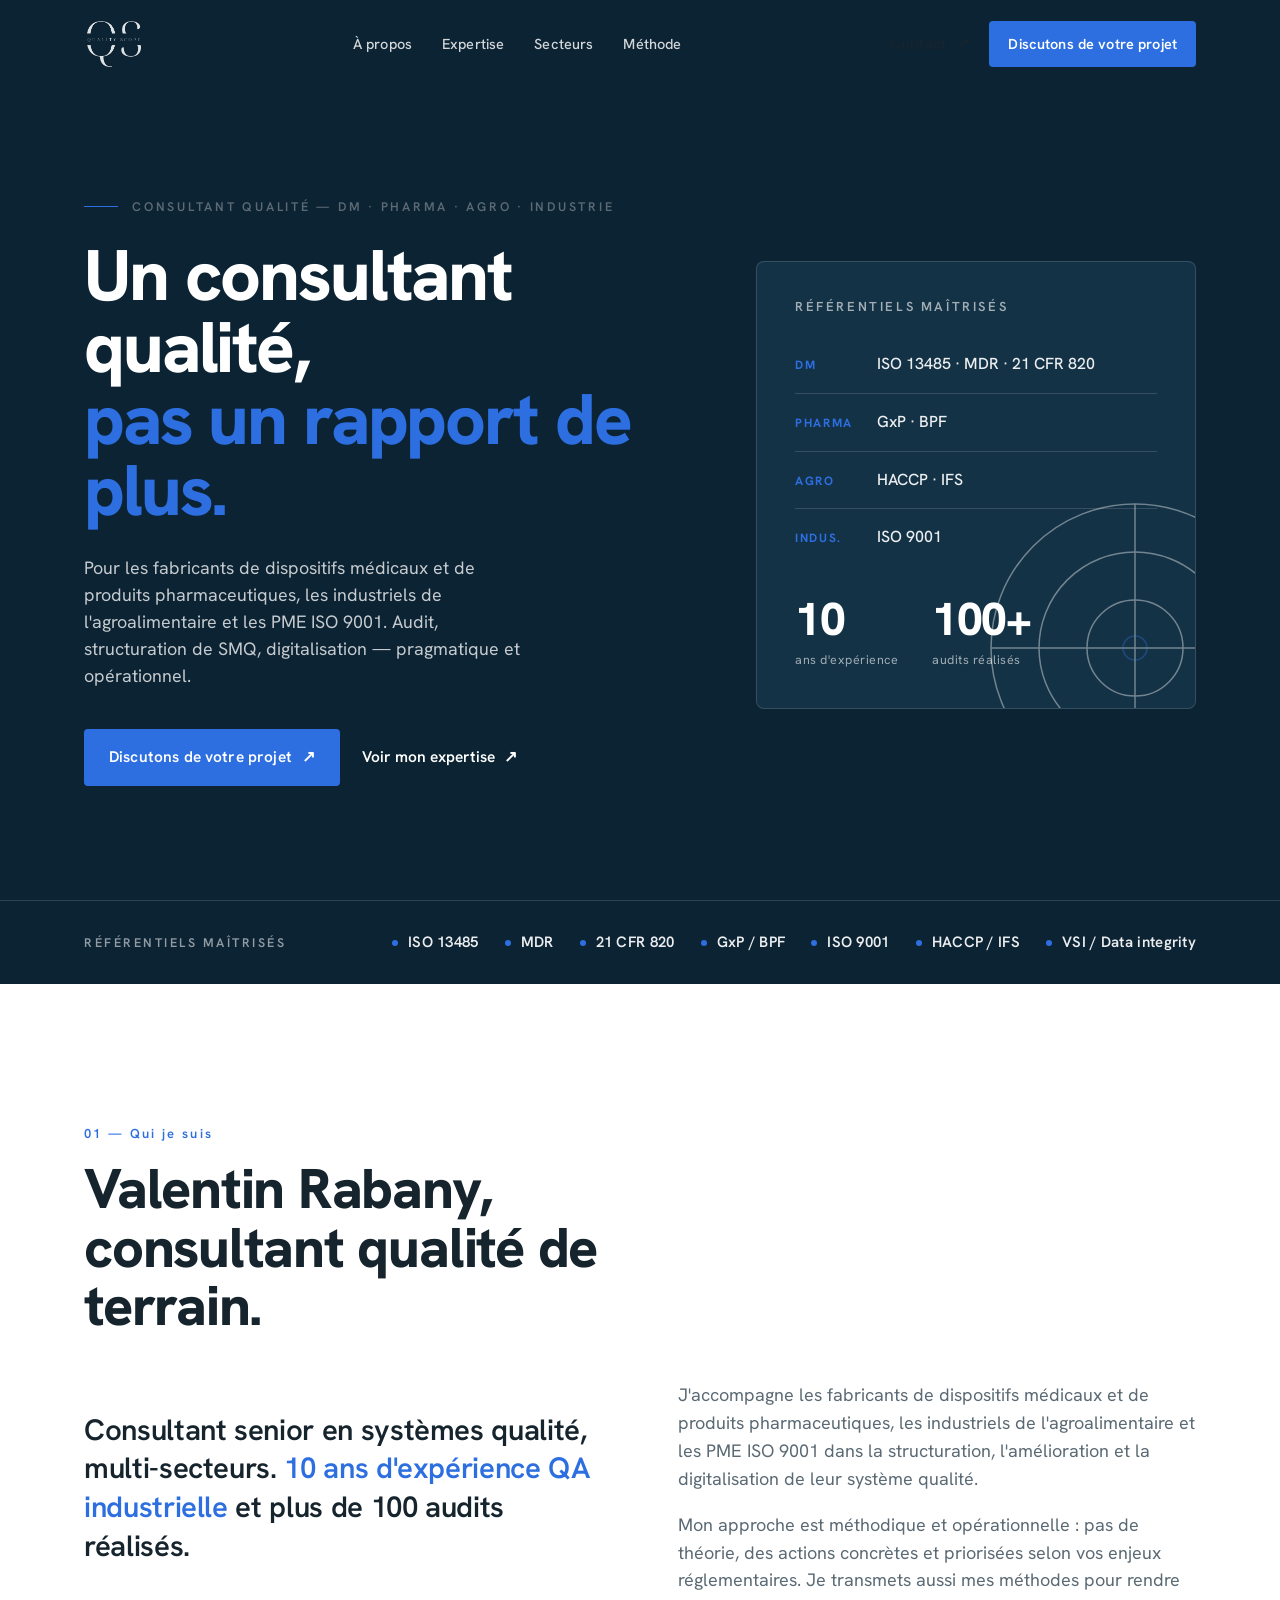
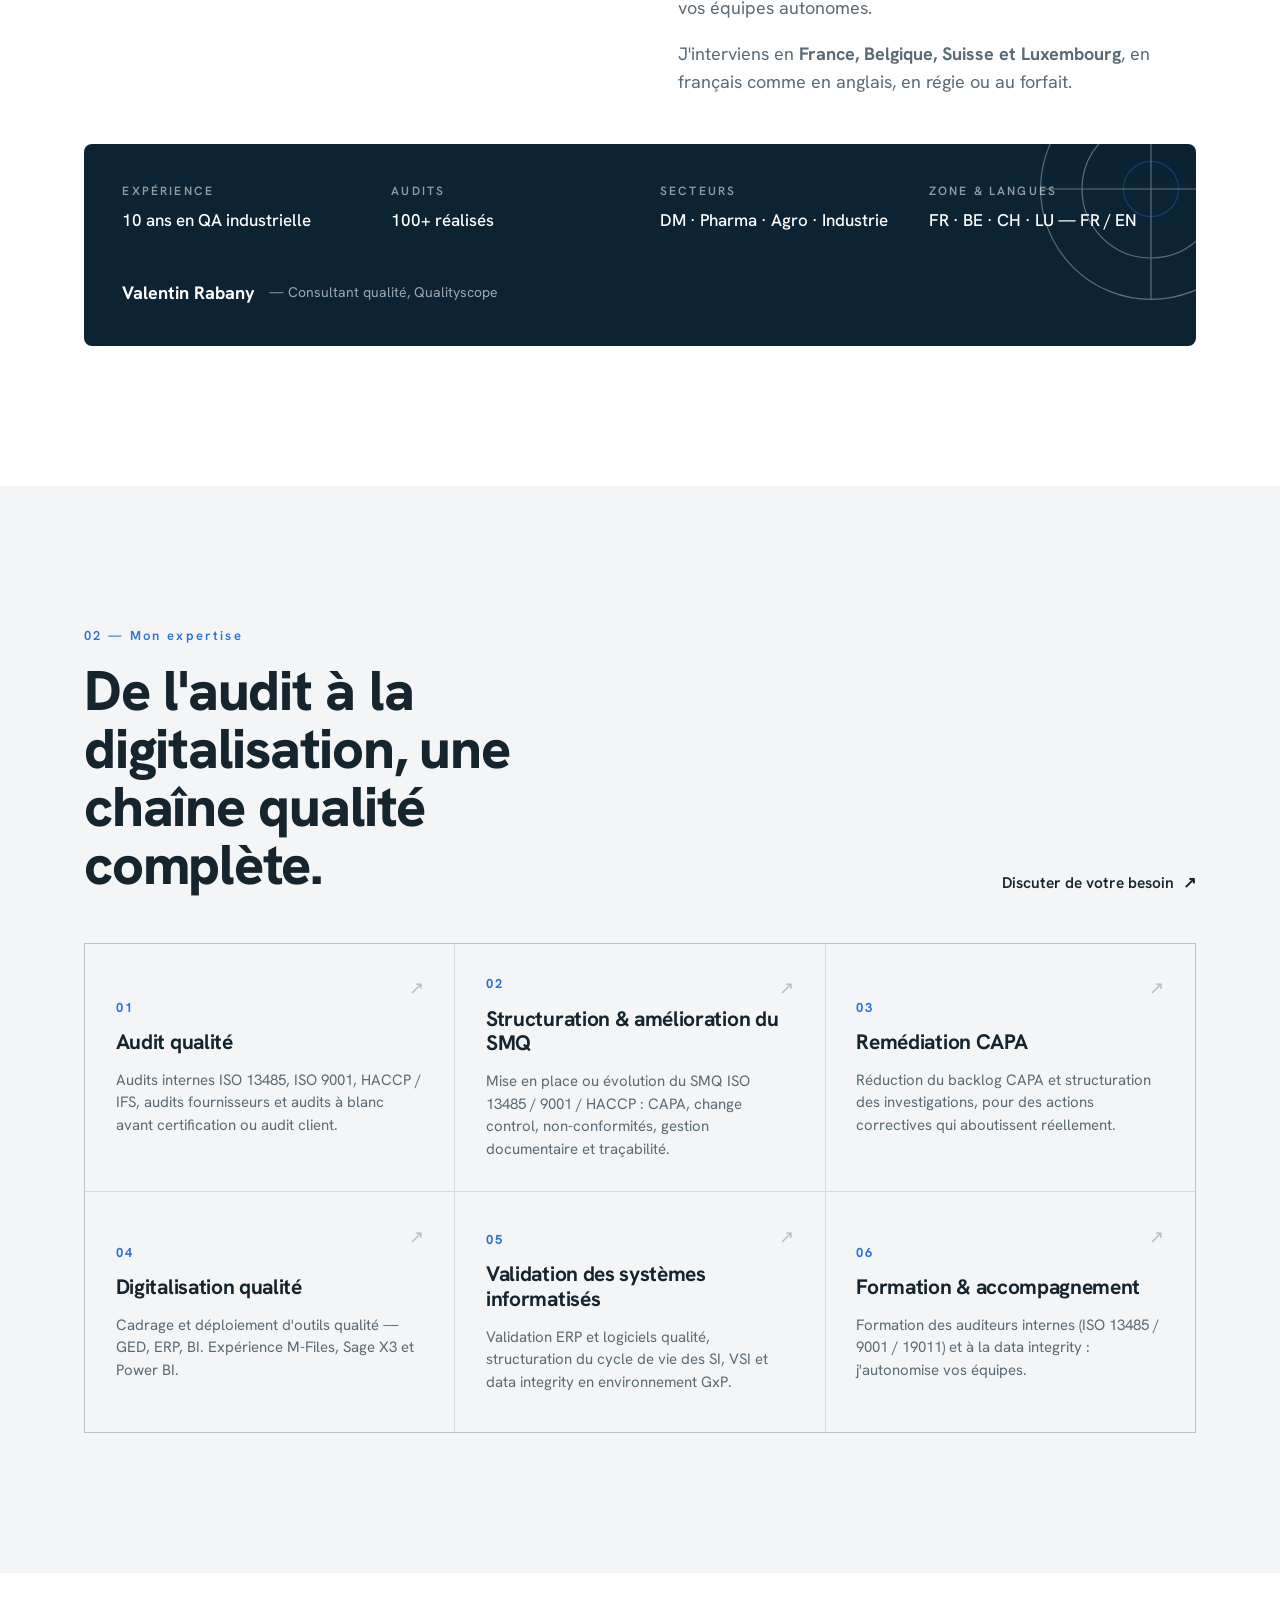
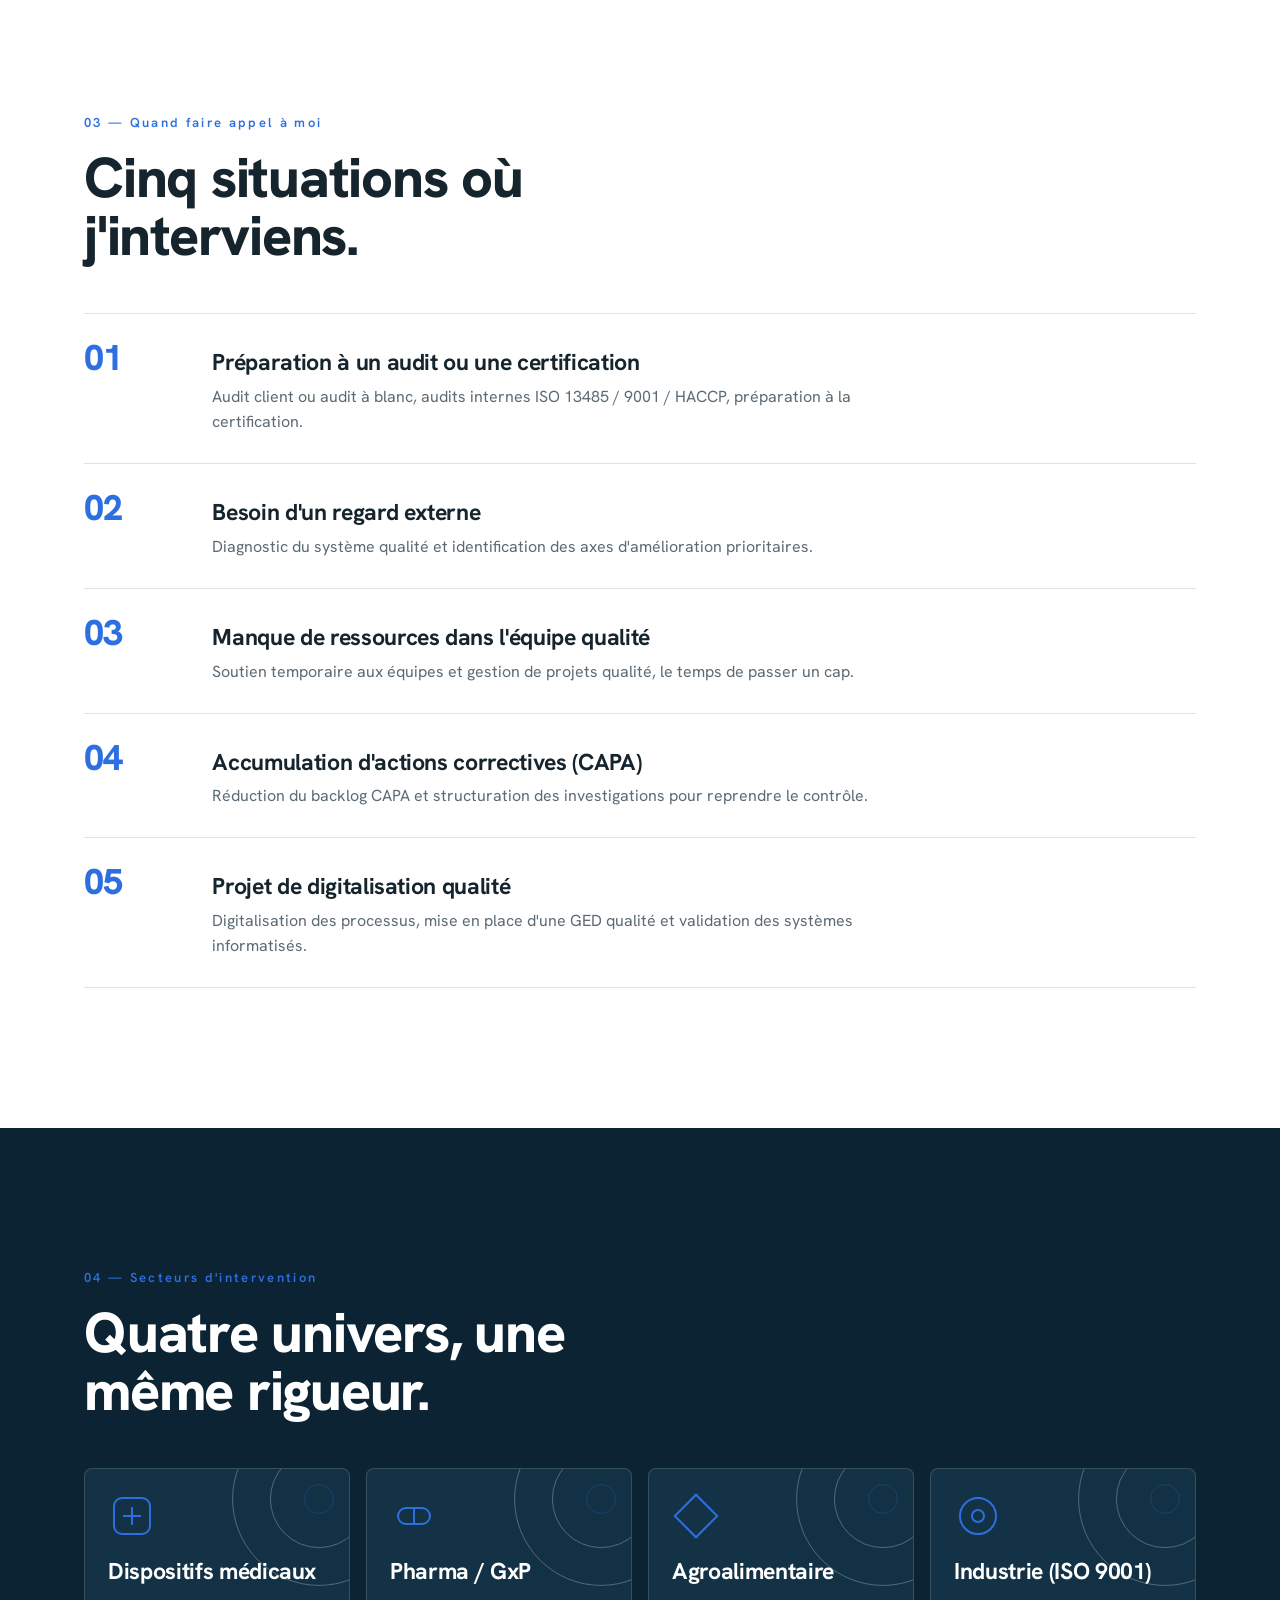
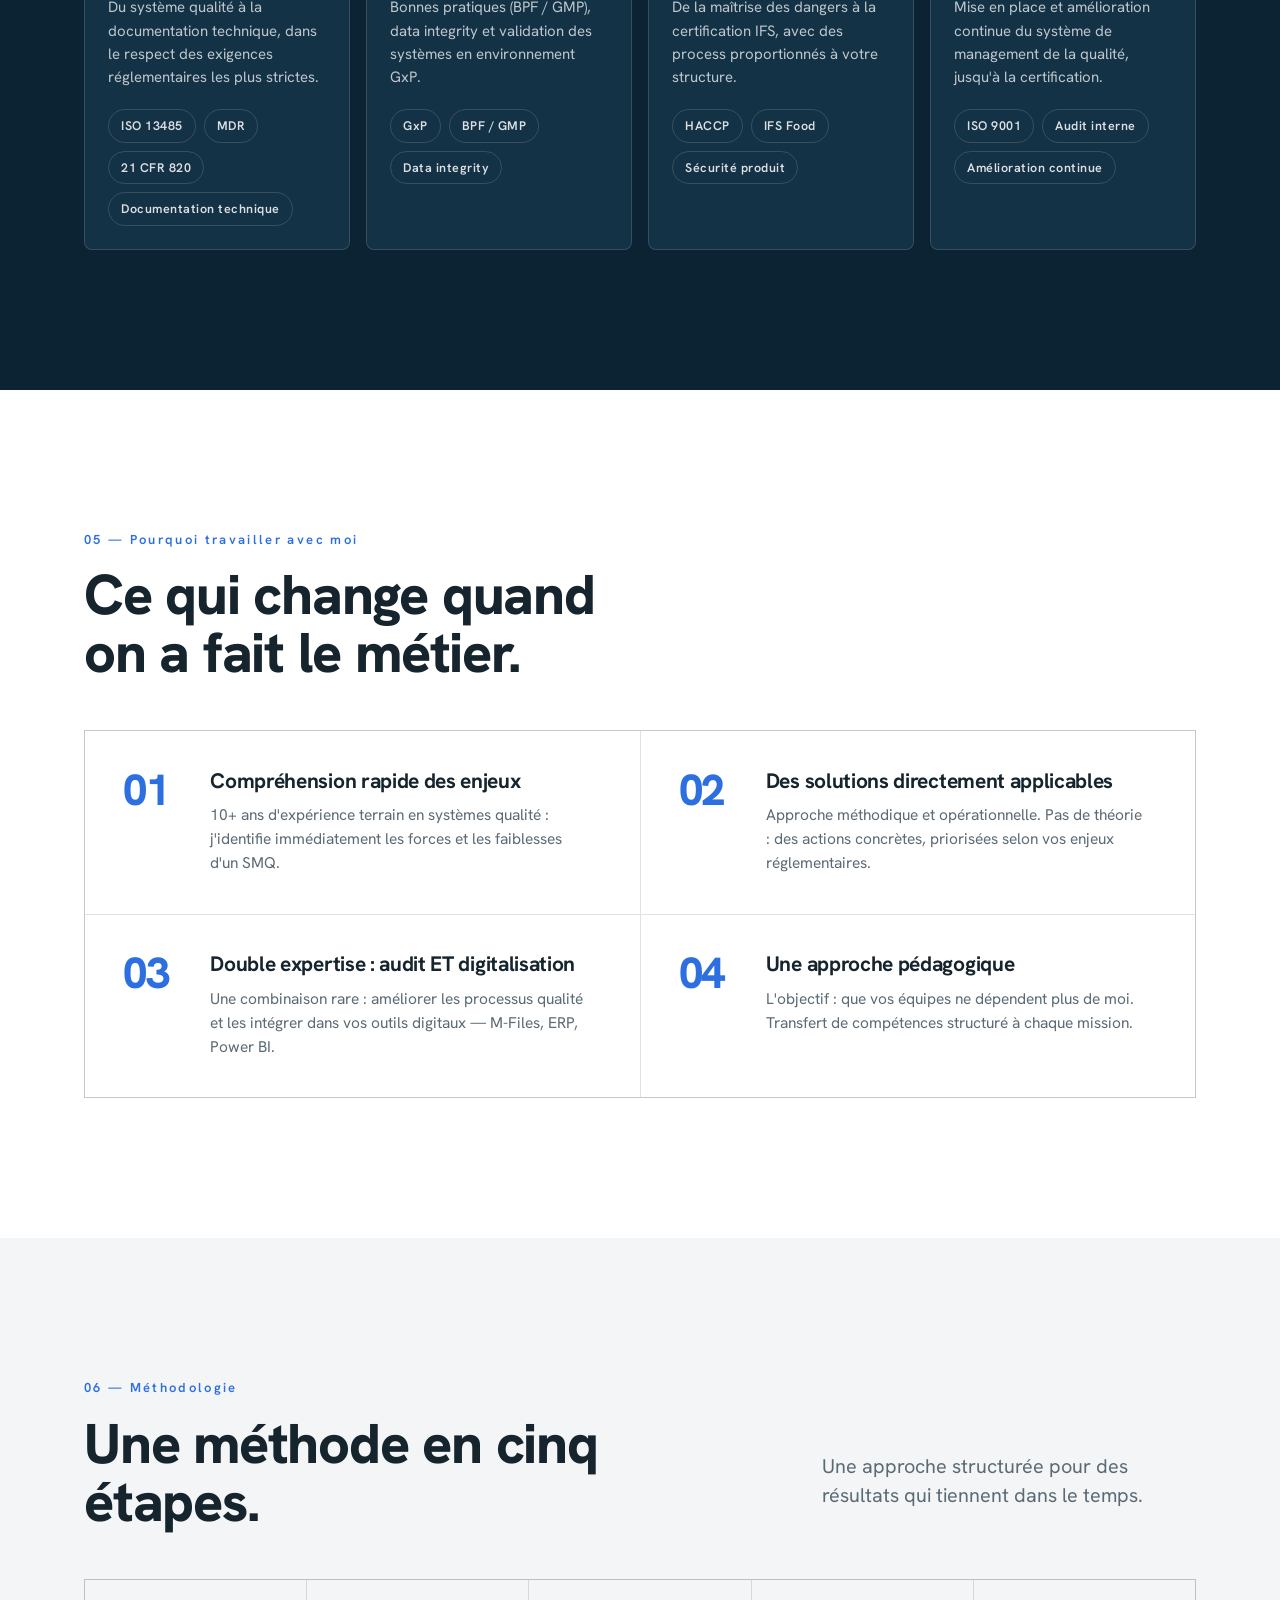
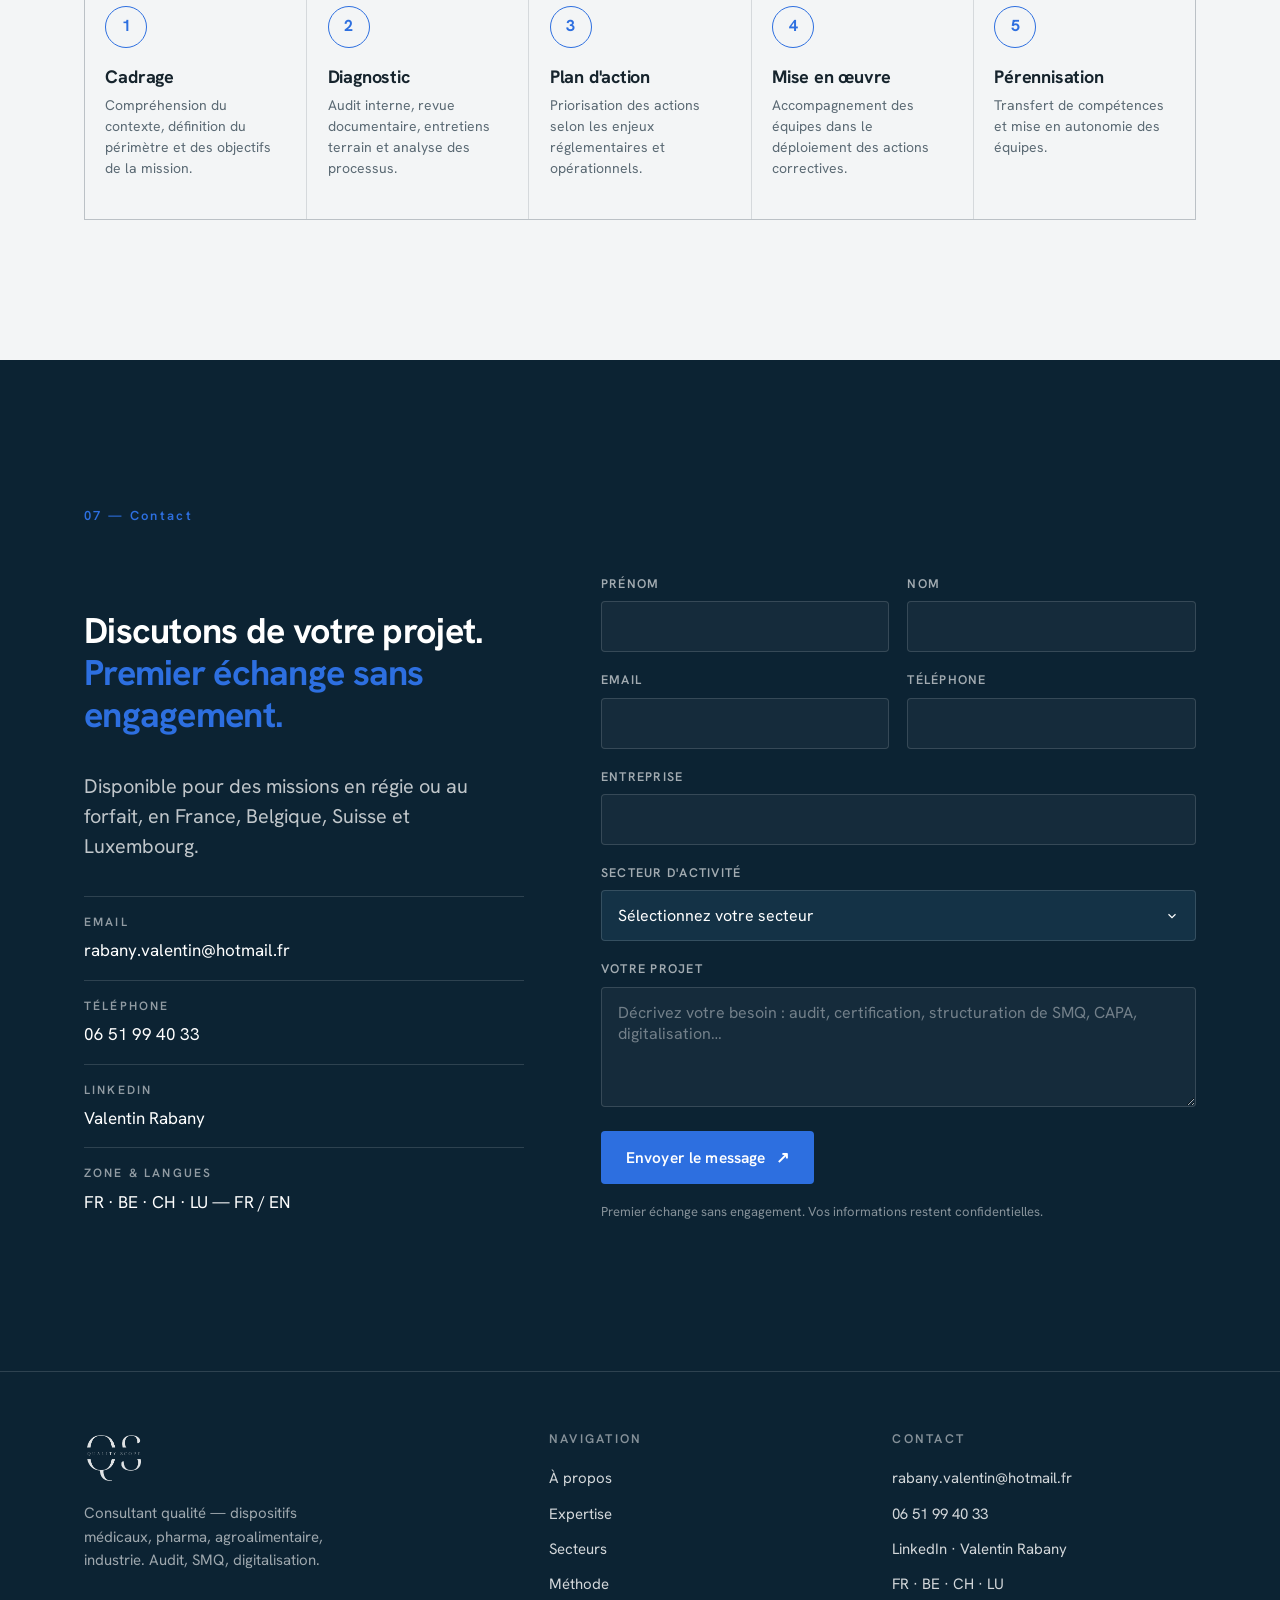
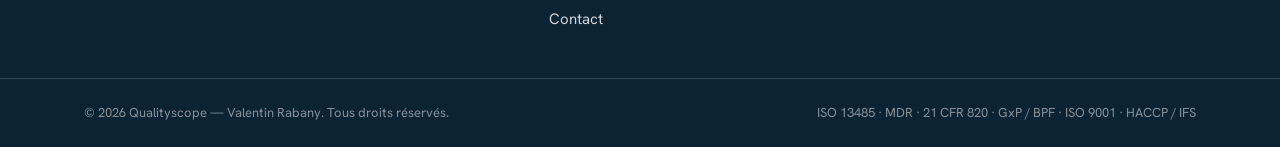
==== index.html @ 248632d0 "Renomme Qualityscope.html en index.html pour Netlify" ====
<!DOCTYPE html>
<html lang="fr">
<head>
<meta charset="UTF-8">
<meta name="viewport" content="width=device-width, initial-scale=1.0">
<title>Qualityscope — Valentin Rabany · Consultant qualité DM · Agro · Industrie</title>
<link rel="preconnect" href="https://fonts.googleapis.com">
<link rel="preconnect" href="https://fonts.gstatic.com" crossorigin>
<link href="https://fonts.googleapis.com/css2?family=Hanken+Grotesk:wght@400;500;600;700;800&display=swap" rel="stylesheet">
<link rel="stylesheet" href="qs-styles.css">
</head>
<body>

<!-- ============ HEADER ============ -->
<header class="header" id="header">
  <div class="header__row">
    <a href="#top" class="brand" aria-label="Qualityscope — accueil">
      <img class="logo-light" src="assets/qs-logo-light.png" alt="Qualityscope">
      <img class="logo-dark" src="assets/qs-logo-dark.png" alt="Qualityscope">
    </a>
    <nav class="nav">
      <a href="#apropos">À propos</a>
      <a href="#prestations">Expertise</a>
      <a href="#secteurs">Secteurs</a>
      <a href="#methode">Méthode</a>
    </nav>
    <div class="header__cta">
      <a href="#contact" class="arrow-link">Contact <span class="ar">↗</span></a>
      <a href="#contact" class="btn btn--primary">Discutons de votre projet</a>
      <button class="iconbtn menu-btn" id="menuBtn" aria-label="Ouvrir le menu">
        <svg width="26" height="26" viewBox="0 0 24 24" fill="none" stroke="currentColor" stroke-width="2"><line x1="3" y1="7" x2="21" y2="7"/><line x1="3" y1="14" x2="21" y2="14"/></svg>
      </button>
    </div>
  </div>
</header>

<!-- mobile nav -->
<div class="mnav" id="mnav">
  <div class="mnav__top">
    <img src="assets/qs-logo-light.png" alt="Qualityscope">
    <button class="iconbtn" id="mnavClose" aria-label="Fermer le menu">
      <svg width="28" height="28" viewBox="0 0 24 24" fill="none" stroke="currentColor" stroke-width="2"><line x1="5" y1="5" x2="19" y2="19"/><line x1="19" y1="5" x2="5" y2="19"/></svg>
    </button>
  </div>
  <a href="#apropos">À propos</a>
  <a href="#prestations">Expertise</a>
  <a href="#contextes">Quand m'appeler</a>
  <a href="#secteurs">Secteurs</a>
  <a href="#methode">Méthode</a>
  <a href="#contact" class="btn btn--primary">Discutons de votre projet <span class="ar">↗</span></a>
</div>

<span id="top"></span>

<!-- ============ HERO ============ -->
<section class="hero">
  <div class="hero--b">
    <div class="heroB">
      <div class="heroB__left">
        <p class="eyebrow">Consultant qualité — DM · Pharma · Agro · Industrie</p>
        <h1>Un consultant qualité,<br><span class="hl">pas un rapport de plus.</span></h1>
        <p class="heroB__lead">Pour les fabricants de dispositifs médicaux et de produits pharmaceutiques, les industriels de l'agroalimentaire et les PME ISO 9001. Audit, structuration de SMQ, digitalisation — pragmatique et opérationnel.</p>
        <div class="heroB__cta">
          <a href="#contact" class="btn btn--primary">Discutons de votre projet <span class="ar">↗</span></a>
          <a href="#prestations" class="arrow-link">Voir mon expertise <span class="ar">↗</span></a>
        </div>
      </div>
      <aside class="heroB__panel">
        <svg class="hero__scope scope--b" viewBox="0 0 200 200" fill="none" stroke="currentColor" stroke-width="1" aria-hidden="true">
          <circle cx="100" cy="100" r="96"/><circle cx="100" cy="100" r="64"/>
          <circle cx="100" cy="100" r="32"/><circle cx="100" cy="100" r="8" style="stroke:var(--accent)"/>
          <line x1="100" y1="4" x2="100" y2="196"/><line x1="4" y1="100" x2="196" y2="100"/>
        </svg>
        <h3>Référentiels maîtrisés</h3>
        <ul class="cred-list">
          <li><span class="k">DM</span><span class="v">ISO 13485 · MDR · 21 CFR 820</span></li>
          <li><span class="k">PHARMA</span><span class="v">GxP · BPF</span></li>
          <li><span class="k">AGRO</span><span class="v">HACCP · IFS</span></li>
          <li><span class="k">INDUS.</span><span class="v">ISO 9001</span></li>
        </ul>
        <div class="heroB__bignum">
          <div><div class="n">10</div><div class="l">ans d'expérience</div></div>
          <div><div class="n">100+</div><div class="l">audits réalisés</div></div>
        </div>
      </aside>
    </div>
  </div>
</section>

<!-- ============ STRIP RÉFÉRENCES ============ -->
<div class="strip">
  <div class="strip__row">
    <span class="strip__label">Référentiels maîtrisés</span>
    <div class="strip__refs">
      <span>ISO 13485</span><span>MDR</span><span>21 CFR 820</span><span>GxP / BPF</span><span>ISO 9001</span><span>HACCP / IFS</span><span>VSI / Data integrity</span>
    </div>
  </div>
</div>

<!-- ============ À PROPOS ============ -->
<section class="section" id="apropos">
  <div class="wrap">
    <div class="sec-head reveal">
      <div>
        <span class="snum">01 — Qui je suis</span>
        <h2 class="title" style="margin-top:16px">Valentin Rabany, consultant qualité de terrain.</h2>
      </div>
    </div>
    <div class="about__grid">
      <div class="reveal">
        <p class="about__lead">Consultant senior en systèmes qualité, multi-secteurs. <span class="hl">10 ans d'expérience QA industrielle</span> et plus de 100 audits réalisés.</p>
      </div>
      <div class="about__body reveal">
        <p>J'accompagne les fabricants de dispositifs médicaux et de produits pharmaceutiques, les industriels de l'agroalimentaire et les PME ISO 9001 dans la structuration, l'amélioration et la digitalisation de leur système qualité.</p>
        <p>Mon approche est méthodique et opérationnelle : pas de théorie, des actions concrètes et priorisées selon vos enjeux réglementaires. Je transmets aussi mes méthodes pour rendre vos équipes autonomes.</p>
        <p>J'interviens en <strong>France, Belgique, Suisse et Luxembourg</strong>, en français comme en anglais, en régie ou au forfait.</p>
      </div>
    </div>

    <div class="about__grid" style="margin-top:48px">
      <div class="about__panel reveal" style="grid-column:1 / -1">
        <svg class="hero__scope scope--c" viewBox="0 0 200 200" fill="none" stroke="currentColor" stroke-width="1" aria-hidden="true">
          <circle cx="100" cy="100" r="96"/><circle cx="100" cy="100" r="60"/>
          <circle cx="100" cy="100" r="24" style="stroke:var(--accent)"/>
          <line x1="100" y1="4" x2="100" y2="196"/><line x1="4" y1="100" x2="196" y2="100"/>
        </svg>
        <ul class="about__facts" style="display:grid; grid-template-columns:repeat(4,1fr); gap:0 40px;">
          <li style="border-top:none; padding-top:0"><div class="ft">Expérience</div><div class="fv">10 ans en QA industrielle</div></li>
          <li style="border-top:none; padding-top:0"><div class="ft">Audits</div><div class="fv">100+ réalisés</div></li>
          <li style="border-top:none; padding-top:0"><div class="ft">Secteurs</div><div class="fv">DM · Pharma · Agro · Industrie</div></li>
          <li style="border-top:none; padding-top:0"><div class="ft">Zone &amp; langues</div><div class="fv">FR · BE · CH · LU — FR / EN</div></li>
        </ul>
        <div class="about__sign">
          <span class="nm">Valentin Rabany</span>
          <span class="rl">— Consultant qualité, Qualityscope</span>
        </div>
      </div>
    </div>
  </div>
</section>

<!-- ============ EXPERTISE / PRESTATIONS ============ -->
<section class="section section--alt" id="prestations">
  <div class="wrap">
    <div class="sec-head reveal">
      <div>
        <span class="snum">02 — Mon expertise</span>
        <h2 class="title" style="margin-top:16px">De l'audit à la digitalisation, une chaîne qualité complète.</h2>
      </div>
      <a href="#contact" class="arrow-link">Discuter de votre besoin <span class="ar">↗</span></a>
    </div>
    <div class="cards reveal">
      <a class="card" href="#contact">
        <span class="card__ar">↗</span>
        <span class="card__n">01</span>
        <h3>Audit qualité</h3>
        <p>Audits internes ISO 13485, ISO 9001, HACCP / IFS, audits fournisseurs et audits à blanc avant certification ou audit client.</p>
      </a>
      <a class="card" href="#contact">
        <span class="card__ar">↗</span>
        <span class="card__n">02</span>
        <h3>Structuration &amp; amélioration du SMQ</h3>
        <p>Mise en place ou évolution du SMQ ISO 13485 / 9001 / HACCP : CAPA, change control, non-conformités, gestion documentaire et traçabilité.</p>
      </a>
      <a class="card" href="#contact">
        <span class="card__ar">↗</span>
        <span class="card__n">03</span>
        <h3>Remédiation CAPA</h3>
        <p>Réduction du backlog CAPA et structuration des investigations, pour des actions correctives qui aboutissent réellement.</p>
      </a>
      <a class="card" href="#contact">
        <span class="card__ar">↗</span>
        <span class="card__n">04</span>
        <h3>Digitalisation qualité</h3>
        <p>Cadrage et déploiement d'outils qualité — GED, ERP, BI. Expérience M-Files, Sage X3 et Power BI.</p>
      </a>
      <a class="card" href="#contact">
        <span class="card__ar">↗</span>
        <span class="card__n">05</span>
        <h3>Validation des systèmes informatisés</h3>
        <p>Validation ERP et logiciels qualité, structuration du cycle de vie des SI, VSI et data integrity en environnement GxP.</p>
      </a>
      <a class="card" href="#contact">
        <span class="card__ar">↗</span>
        <span class="card__n">06</span>
        <h3>Formation &amp; accompagnement</h3>
        <p>Formation des auditeurs internes (ISO 13485 / 9001 / 19011) et à la data integrity : j'autonomise vos équipes.</p>
      </a>
    </div>
  </div>
</section>

<!-- ============ QUAND FAIRE APPEL ============ -->
<section class="section" id="contextes">
  <div class="wrap">
    <div class="sec-head reveal">
      <div>
        <span class="snum">03 — Quand faire appel à moi</span>
        <h2 class="title" style="margin-top:16px">Cinq situations où j'interviens.</h2>
      </div>
    </div>
    <div class="contexts reveal">
      <div class="ctx">
        <div class="ctx__n">01</div>
        <div class="ctx__b">
          <h3>Préparation à un audit ou une certification</h3>
          <p>Audit client ou audit à blanc, audits internes ISO 13485 / 9001 / HACCP, préparation à la certification.</p>
        </div>
      </div>
      <div class="ctx">
        <div class="ctx__n">02</div>
        <div class="ctx__b">
          <h3>Besoin d'un regard externe</h3>
          <p>Diagnostic du système qualité et identification des axes d'amélioration prioritaires.</p>
        </div>
      </div>
      <div class="ctx">
        <div class="ctx__n">03</div>
        <div class="ctx__b">
          <h3>Manque de ressources dans l'équipe qualité</h3>
          <p>Soutien temporaire aux équipes et gestion de projets qualité, le temps de passer un cap.</p>
        </div>
      </div>
      <div class="ctx">
        <div class="ctx__n">04</div>
        <div class="ctx__b">
          <h3>Accumulation d'actions correctives (CAPA)</h3>
          <p>Réduction du backlog CAPA et structuration des investigations pour reprendre le contrôle.</p>
        </div>
      </div>
      <div class="ctx">
        <div class="ctx__n">05</div>
        <div class="ctx__b">
          <h3>Projet de digitalisation qualité</h3>
          <p>Digitalisation des processus, mise en place d'une GED qualité et validation des systèmes informatisés.</p>
        </div>
      </div>
    </div>
  </div>
</section>

<!-- ============ SECTEURS ============ -->
<section class="section section--ink" id="secteurs">
  <div class="wrap">
    <div class="sec-head reveal">
      <div>
        <span class="snum">04 — Secteurs d'intervention</span>
        <h2 class="title" style="margin-top:16px; color:#fff">Quatre univers, une même rigueur.</h2>
      </div>
    </div>
    <div class="sectors reveal">
      <article class="sector">
        <svg class="hero__scope scope--s" viewBox="0 0 200 200" fill="none" stroke="currentColor" stroke-width="1" aria-hidden="true"><circle cx="100" cy="100" r="96"/><circle cx="100" cy="100" r="54"/><circle cx="100" cy="100" r="16" style="stroke:var(--accent)"/></svg>
        <svg class="sector__ic" viewBox="0 0 48 48" fill="none" stroke="var(--accent)" stroke-width="2"><rect x="6" y="6" width="36" height="36" rx="8"/><line x1="24" y1="15" x2="24" y2="33"/><line x1="15" y1="24" x2="33" y2="24"/></svg>
        <h3>Dispositifs médicaux</h3>
        <p>Du système qualité à la documentation technique, dans le respect des exigences réglementaires les plus strictes.</p>
        <div class="sector__tags"><span>ISO 13485</span><span>MDR</span><span>21 CFR 820</span><span>Documentation technique</span></div>
      </article>
      <article class="sector">
        <svg class="hero__scope scope--s" viewBox="0 0 200 200" fill="none" stroke="currentColor" stroke-width="1" aria-hidden="true"><circle cx="100" cy="100" r="96"/><circle cx="100" cy="100" r="54"/><circle cx="100" cy="100" r="16" style="stroke:var(--accent)"/></svg>
        <svg class="sector__ic" viewBox="0 0 48 48" fill="none" stroke="var(--accent)" stroke-width="2"><rect x="8" y="16" width="32" height="16" rx="8"/><line x1="24" y1="16" x2="24" y2="32"/></svg>
        <h3>Pharma / GxP</h3>
        <p>Bonnes pratiques (BPF / GMP), data integrity et validation des systèmes en environnement GxP.</p>
        <div class="sector__tags"><span>GxP</span><span>BPF / GMP</span><span>Data integrity</span></div>
      </article>
      <article class="sector">
        <svg class="hero__scope scope--s" viewBox="0 0 200 200" fill="none" stroke="currentColor" stroke-width="1" aria-hidden="true"><circle cx="100" cy="100" r="96"/><circle cx="100" cy="100" r="54"/><circle cx="100" cy="100" r="16" style="stroke:var(--accent)"/></svg>
        <svg class="sector__ic" viewBox="0 0 48 48" fill="none" stroke="var(--accent)" stroke-width="2"><rect x="9" y="9" width="30" height="30" transform="rotate(45 24 24)"/></svg>
        <h3>Agroalimentaire</h3>
        <p>De la maîtrise des dangers à la certification IFS, avec des process proportionnés à votre structure.</p>
        <div class="sector__tags"><span>HACCP</span><span>IFS Food</span><span>Sécurité produit</span></div>
      </article>
      <article class="sector">
        <svg class="hero__scope scope--s" viewBox="0 0 200 200" fill="none" stroke="currentColor" stroke-width="1" aria-hidden="true"><circle cx="100" cy="100" r="96"/><circle cx="100" cy="100" r="54"/><circle cx="100" cy="100" r="16" style="stroke:var(--accent)"/></svg>
        <svg class="sector__ic" viewBox="0 0 48 48" fill="none" stroke="var(--accent)" stroke-width="2"><circle cx="24" cy="24" r="18"/><circle cx="24" cy="24" r="6"/></svg>
        <h3>Industrie (ISO 9001)</h3>
        <p>Mise en place et amélioration continue du système de management de la qualité, jusqu'à la certification.</p>
        <div class="sector__tags"><span>ISO 9001</span><span>Audit interne</span><span>Amélioration continue</span></div>
      </article>
    </div>
  </div>
</section>

<!-- ============ POURQUOI ============ -->
<section class="section" id="pourquoi">
  <div class="wrap">
    <div class="sec-head reveal">
      <div>
        <span class="snum">05 — Pourquoi travailler avec moi</span>
        <h2 class="title" style="margin-top:16px">Ce qui change quand on a fait le métier.</h2>
      </div>
    </div>
    <div class="why reveal">
      <div class="why__item">
        <div class="why__n">01</div>
        <div class="why__b">
          <h3>Compréhension rapide des enjeux</h3>
          <p>10+ ans d'expérience terrain en systèmes qualité : j'identifie immédiatement les forces et les faiblesses d'un SMQ.</p>
        </div>
      </div>
      <div class="why__item">
        <div class="why__n">02</div>
        <div class="why__b">
          <h3>Des solutions directement applicables</h3>
          <p>Approche méthodique et opérationnelle. Pas de théorie : des actions concrètes, priorisées selon vos enjeux réglementaires.</p>
        </div>
      </div>
      <div class="why__item">
        <div class="why__n">03</div>
        <div class="why__b">
          <h3>Double expertise : audit ET digitalisation</h3>
          <p>Une combinaison rare : améliorer les processus qualité et les intégrer dans vos outils digitaux — M-Files, ERP, Power BI.</p>
        </div>
      </div>
      <div class="why__item">
        <div class="why__n">04</div>
        <div class="why__b">
          <h3>Une approche pédagogique</h3>
          <p>L'objectif : que vos équipes ne dépendent plus de moi. Transfert de compétences structuré à chaque mission.</p>
        </div>
      </div>
    </div>
  </div>
</section>

<!-- ============ MÉTHODOLOGIE ============ -->
<section class="section section--alt" id="methode">
  <div class="wrap">
    <div class="sec-head reveal">
      <div>
        <span class="snum">06 — Méthodologie</span>
        <h2 class="title" style="margin-top:16px">Une méthode en cinq étapes.</h2>
      </div>
      <p class="lead" style="max-width:34ch">Une approche structurée pour des résultats qui tiennent dans le temps.</p>
    </div>
    <div class="method reveal">
      <div class="step">
        <div class="step__n">1</div>
        <h3>Cadrage</h3>
        <p>Compréhension du contexte, définition du périmètre et des objectifs de la mission.</p>
      </div>
      <div class="step">
        <div class="step__n">2</div>
        <h3>Diagnostic</h3>
        <p>Audit interne, revue documentaire, entretiens terrain et analyse des processus.</p>
      </div>
      <div class="step">
        <div class="step__n">3</div>
        <h3>Plan d'action</h3>
        <p>Priorisation des actions selon les enjeux réglementaires et opérationnels.</p>
      </div>
      <div class="step">
        <div class="step__n">4</div>
        <h3>Mise en œuvre</h3>
        <p>Accompagnement des équipes dans le déploiement des actions correctives.</p>
      </div>
      <div class="step">
        <div class="step__n">5</div>
        <h3>Pérennisation</h3>
        <p>Transfert de compétences et mise en autonomie des équipes.</p>
      </div>
    </div>
  </div>
</section>

<!-- ============ CONTACT ============ -->
<section class="section section--ink" id="contact">
  <div class="wrap">
    <span class="snum reveal">07 — Contact</span>
    <div class="contact__grid">
      <div class="reveal">
        <p class="contact__lead">Discutons de votre projet.<br><span class="hl">Premier échange sans engagement.</span></p>
        <p class="lead" style="margin-top:18px; max-width:42ch">Disponible pour des missions en régie ou au forfait, en France, Belgique, Suisse et Luxembourg.</p>
        <div class="contact__info">
          <ul>
            <li><div class="ck">Email</div><div class="cv"><a href="mailto:rabany.valentin@hotmail.fr" style="color:#fff">rabany.valentin@hotmail.fr</a></div></li>
            <li><div class="ck">Téléphone</div><div class="cv"><a href="tel:+33651994033" style="color:#fff">06 51 99 40 33</a></div></li>
            <li><div class="ck">LinkedIn</div><div class="cv">Valentin Rabany</div></li>
            <li><div class="ck">Zone &amp; langues</div><div class="cv">FR · BE · CH · LU — FR / EN</div></li>
          </ul>
        </div>
      </div>

      <form class="form reveal" id="contactForm" novalidate>
        <div class="field"><label for="f-prenom">Prénom</label><input id="f-prenom" name="prenom" type="text" required></div>
        <div class="field"><label for="f-nom">Nom</label><input id="f-nom" name="nom" type="text" required></div>
        <div class="field"><label for="f-email">Email</label><input id="f-email" name="email" type="email" required></div>
        <div class="field"><label for="f-tel">Téléphone</label><input id="f-tel" name="tel" type="tel"></div>
        <div class="field full"><label for="f-entreprise">Entreprise</label><input id="f-entreprise" name="entreprise" type="text"></div>
        <div class="field full"><label for="f-secteur">Secteur d'activité</label>
          <select id="f-secteur" name="secteur">
            <option value="" disabled selected>Sélectionnez votre secteur</option>
            <option>Dispositifs médicaux</option>
            <option>Pharma / GxP</option>
            <option>Agroalimentaire</option>
            <option>Industrie (ISO 9001)</option>
            <option>Autre</option>
          </select>
        </div>
        <div class="field full"><label for="f-message">Votre projet</label><textarea id="f-message" name="message" placeholder="Décrivez votre besoin : audit, certification, structuration de SMQ, CAPA, digitalisation…"></textarea></div>
        <div class="form__actions">
          <button type="submit" class="btn btn--primary">Envoyer le message <span class="ar">↗</span></button>
          <span class="form__note">Premier échange sans engagement. Vos informations restent confidentielles.</span>
        </div>
        <div class="form-success">
          <div class="chk"><svg width="22" height="22" viewBox="0 0 24 24" fill="none" stroke="#fff" stroke-width="2.5"><path d="M4 12.5l5 5L20 6"/></svg></div>
          <h3>Message envoyé — merci !</h3>
          <p>Votre demande a bien été prise en compte. Valentin vous recontacte rapidement pour échanger sur votre projet.</p>
        </div>
      </form>
    </div>
  </div>
</section>

<!-- ============ FOOTER ============ -->
<footer class="footer">
  <div class="footer__row">
    <div>
      <a href="#top" class="brand"><img src="assets/qs-logo-light.png" alt="Qualityscope"></a>
      <p class="footer__tag">Consultant qualité — dispositifs médicaux, pharma, agroalimentaire, industrie. Audit, SMQ, digitalisation.</p>
    </div>
    <div class="footer__col">
      <h4>Navigation</h4>
      <a href="#apropos">À propos</a>
      <a href="#prestations">Expertise</a>
      <a href="#secteurs">Secteurs</a>
      <a href="#methode">Méthode</a>
      <a href="#contact">Contact</a>
    </div>
    <div class="footer__col">
      <h4>Contact</h4>
      <a href="mailto:rabany.valentin@hotmail.fr">rabany.valentin@hotmail.fr</a>
      <a href="tel:+33651994033">06 51 99 40 33</a>
      <a href="https://www.linkedin.com/in/valentin-rabany" target="_blank" rel="noopener">LinkedIn · Valentin Rabany</a>
      <span style="padding:6px 0; color:rgba(255,255,255,.82); font-size:15px; display:block">FR · BE · CH · LU</span>
    </div>
  </div>
  <div class="footer__base">
    <div class="wrap">
      <span>© 2026 Qualityscope — Valentin Rabany. Tous droits réservés.</span>
      <span>ISO 13485 · MDR · 21 CFR 820 · GxP / BPF · ISO 9001 · HACCP / IFS</span>
    </div>
  </div>
</footer>

<script>
  const header = document.getElementById('header');
  const onScroll = () => header.classList.toggle('solid', window.scrollY > window.innerHeight - 120);
  window.addEventListener('scroll', onScroll, {passive:true});
  onScroll();

  const mnav = document.getElementById('mnav');
  document.getElementById('menuBtn').addEventListener('click', () => mnav.classList.add('open'));
  document.getElementById('mnavClose').addEventListener('click', () => mnav.classList.remove('open'));
  mnav.querySelectorAll('a').forEach(a => a.addEventListener('click', () => mnav.classList.remove('open')));

  const io = new IntersectionObserver((entries) => {
    entries.forEach(e => { if (e.isIntersecting) { e.target.classList.add('in'); io.unobserve(e.target); } });
  }, {threshold:.14});
  document.querySelectorAll('.reveal').forEach(el => io.observe(el));

  document.getElementById('contactForm').addEventListener('submit', (e) => {
    e.preventDefault();
    const f = e.currentTarget;
    if (!f.checkValidity()) { f.reportValidity(); return; }
    f.classList.add('sent');
  });
</script>
</body>
</html>
---- qs-styles.css ----
/* ============================================================
   QUALITYSCOPE — Site vitrine
   Système : marine profond + blanc, accent bleu, grotesque
   ============================================================ */

:root{
  --paper:        #ffffff;
  --paper-2:      #f3f5f6;   /* fond de section alterné */
  --paper-3:      #eceff1;

  --ink:          #0c2333;   /* marine profond (fond sombre) */
  --ink-soft:     #143246;   /* panneaux marine */
  --ink-line:     rgba(255,255,255,.14);

  --text:         #16242d;   /* texte sur clair */
  --muted:        #5b6a74;   /* texte secondaire */
  --line:         rgba(12,35,51,.13);
  --line-strong:  rgba(12,35,51,.26);

  --accent:       #2d6fe0;   /* bleu */
  --accent-ink:   #ffffff;
  --on-accent:    #ffffff;

  --radius:       4px;

  --maxw:         1240px;
  --gutter:       clamp(20px, 5vw, 64px);

  --font:         "Hanken Grotesk", "Helvetica Neue", Helvetica, Arial, sans-serif;

  --ease:         cubic-bezier(.22,.61,.36,1);
}

*{ box-sizing:border-box; }
html{ scroll-behavior:smooth; }
body{
  margin:0;
  font-family:var(--font);
  color:var(--text);
  background:var(--paper);
  font-size:18px;
  line-height:1.55;
  -webkit-font-smoothing:antialiased;
  text-rendering:optimizeLegibility;
}
img{ display:block; max-width:100%; }
a{ color:inherit; text-decoration:none; }
button{ font-family:inherit; }
::selection{ background:var(--accent); color:#fff; }

/* ---------- layout helpers ---------- */
.wrap{ max-width:var(--maxw); margin:0 auto; padding-inline:var(--gutter); }
.section{ padding-block:clamp(72px,11vw,140px); }
.section--alt{ background:var(--paper-2); }
.section--ink{ background:var(--ink); color:#fff; }

.eyebrow{
  font-size:12.5px; font-weight:600;
  letter-spacing:.22em; text-transform:uppercase;
  color:var(--muted);
  display:flex; align-items:center; gap:14px;
}
.eyebrow::before{
  content:""; width:34px; height:1px; background:var(--accent);
  display:inline-block; flex:none;
}
.section--ink .eyebrow{ color:rgba(255,255,255,.7); }

.snum{
  font-size:13px; font-weight:600; letter-spacing:.18em;
  color:var(--accent);
}

h1,h2,h3,h4{ margin:0; font-weight:800; letter-spacing:-.022em; line-height:1.04; }
h2.title{ font-size:clamp(30px,4.4vw,56px); max-width:18ch; }
.lead{ font-size:clamp(18px,1.55vw,22px); line-height:1.5; color:var(--muted); max-width:60ch; }
.section--ink .lead{ color:rgba(255,255,255,.74); }

/* ---------- buttons ---------- */
.btn{
  display:inline-flex; align-items:center; gap:10px;
  font-size:15.5px; font-weight:600; letter-spacing:.01em;
  padding:15px 24px; border:1px solid transparent; white-space:nowrap;
  border-radius:var(--radius); cursor:pointer;
  transition:transform .35s var(--ease), background .25s, color .25s, border-color .25s;
}
.btn .ar{ transition:transform .35s var(--ease); }
.btn:hover .ar{ transform:translate(3px,-3px); }
.btn--primary{ background:var(--accent); color:var(--on-accent); }
.btn--primary:hover{ background:color-mix(in oklab, var(--accent), #000 14%); }
.btn--ghost{ background:transparent; color:inherit; border-color:var(--line-strong); }
.section--ink .btn--ghost, .hero .btn--ghost{ border-color:rgba(255,255,255,.34); color:#fff; }
.btn--ghost:hover{ border-color:currentColor; }
.btn--light{ background:#fff; color:var(--ink); }
.btn--light:hover{ background:var(--paper-3); }

.arrow-link{
  display:inline-flex; align-items:center; gap:9px; white-space:nowrap;
  font-weight:600; font-size:15.5px; color:inherit;
}
.arrow-link .ar{ transition:transform .35s var(--ease); }
.arrow-link:hover .ar{ transform:translate(3px,-3px); }

/* ============================================================
   HEADER
   ============================================================ */
.header{
  position:fixed; inset:0 0 auto 0; z-index:60;
  transition:background .4s var(--ease), border-color .4s, box-shadow .4s;
  border-bottom:1px solid transparent;
}
.header__row{
  max-width:var(--maxw); margin:0 auto; padding:18px var(--gutter);
  display:flex; align-items:center; justify-content:space-between; gap:24px;
}
.brand{ display:flex; align-items:center; gap:12px; }
.brand img{ height:52px; width:auto; }
.brand .logo-dark{ display:none; }
.nav{ display:flex; align-items:center; gap:30px; }
.nav a{
  font-size:14.5px; font-weight:500; color:rgba(255,255,255,.82);
  letter-spacing:.01em; transition:color .2s; position:relative;
}
.nav a:hover{ color:#fff; }
.header__cta{ display:flex; align-items:center; gap:20px; }
.header__cta .btn{ padding:11px 18px; font-size:14.5px; }

.header.solid{ background:rgba(255,255,255,.93); backdrop-filter:saturate(1.4) blur(12px); border-bottom-color:var(--line); }
.header.solid .brand .logo-light{ display:none; }
.header.solid .brand .logo-dark{ display:block; }
.header.solid .nav a{ color:var(--text); }
.header.solid .nav a:hover{ color:var(--accent); }
.header.solid .header__cta .btn--ghost{ border-color:var(--line-strong); color:var(--text); }

.header__cta .menu-btn{ display:none; }

/* ============================================================
   HERO
   ============================================================ */
.hero{ position:relative; background:var(--ink); color:#fff; overflow:hidden; }
.hero__scope{ position:absolute; pointer-events:none; opacity:.5; }

.hero--a{ display:none; }
.hero--b{ display:block; }

.hero--a{ min-height:100svh; display:flex; flex-direction:column; }
.heroA__main{
  flex:1; display:flex; align-items:center;
  max-width:var(--maxw); width:100%; margin:0 auto;
  padding:140px var(--gutter) 40px;
}
.heroA__inner{ position:relative; z-index:2; max-width:980px; }
.heroA h1{
  font-size:clamp(42px,7.4vw,104px); line-height:.98; letter-spacing:-.03em;
  margin:26px 0 0; max-width:16ch;
}
.heroA h1 .hl{ color:var(--accent); }
.heroA__lead{ margin-top:30px; font-size:clamp(18px,1.6vw,22px); color:rgba(255,255,255,.76); max-width:54ch; line-height:1.5; }
.heroA__cta{ margin-top:42px; display:flex; align-items:center; gap:14px 26px; flex-wrap:wrap; }
.heroA__meta{
  border-top:1px solid var(--ink-line);
  max-width:var(--maxw); width:100%; margin:0 auto;
  padding:20px var(--gutter);
  display:flex; align-items:center; justify-content:space-between;
  font-size:12.5px; font-weight:600; letter-spacing:.2em; text-transform:uppercase;
  color:rgba(255,255,255,.6);
}
.heroA__meta .blink{ display:inline-flex; gap:10px; align-items:center; }
.scope--a{ right:-160px; top:50%; transform:translateY(-50%); width:680px; height:680px; }

/* ---- Hero B : éditorial scindé ---- */
.hero--b{ min-height:100svh; }
.heroB{
  max-width:var(--maxw); margin:0 auto; padding:150px var(--gutter) 80px;
  display:grid; grid-template-columns:1.15fr .85fr; gap:clamp(40px,6vw,90px); align-items:center;
  min-height:100svh;
}
.heroB__left h1{
  font-size:clamp(40px,5.6vw,76px); line-height:1.0; letter-spacing:-.03em; margin-top:24px;
}
.heroB__left h1 .hl{ color:var(--accent); }
.heroB__lead{ margin-top:28px; font-size:clamp(17px,1.4vw,21px); color:rgba(255,255,255,.76); max-width:46ch; line-height:1.5; }
.heroB__cta{ margin-top:40px; display:flex; gap:14px 22px; flex-wrap:wrap; align-items:center; }
.heroB__panel{
  position:relative; background:var(--ink-soft);
  border:1px solid var(--ink-line); border-radius:calc(var(--radius) * 2);
  padding:38px; overflow:hidden;
}
.heroB__panel .scope--b{ right:-90px; bottom:-90px; width:300px; height:300px; opacity:.4; }
.heroB__panel h3{ font-size:13px; letter-spacing:.2em; text-transform:uppercase; color:rgba(255,255,255,.6); font-weight:600; }
.cred-list{ list-style:none; margin:22px 0 0; padding:0; position:relative; z-index:2; }
.cred-list li{
  display:grid; grid-template-columns:68px 1fr; align-items:baseline; column-gap:14px;
  padding:16px 0; border-top:1px solid var(--ink-line);
  font-size:16px;
}
.cred-list li:first-of-type{ border-top:none; }
.cred-list .k{ font-size:12px; letter-spacing:.14em; color:var(--accent); font-weight:700; }
.cred-list .v{ color:rgba(255,255,255,.92); font-weight:500; }
.heroB__bignum{ display:flex; gap:34px; margin-top:30px; position:relative; z-index:2; }
.heroB__bignum .n{ font-size:clamp(34px,4vw,46px); font-weight:800; letter-spacing:-.03em; line-height:1; }
.heroB__bignum .l{ font-size:12.5px; color:rgba(255,255,255,.6); letter-spacing:.04em; margin-top:8px; }

/* ============================================================
   STRIP références
   ============================================================ */
.strip{ background:var(--ink); color:#fff; border-top:1px solid var(--ink-line); }
.strip__row{
  max-width:var(--maxw); margin:0 auto; padding:30px var(--gutter);
  display:flex; align-items:center; gap:clamp(20px,4vw,56px); flex-wrap:wrap;
  justify-content:space-between;
}
.strip__label{ font-size:12.5px; letter-spacing:.2em; text-transform:uppercase; color:rgba(255,255,255,.55); font-weight:600; }
.strip__refs{ display:flex; flex-wrap:wrap; gap:14px 26px; align-items:center; }
.strip__refs span{
  font-size:15px; font-weight:600; letter-spacing:.02em; color:rgba(255,255,255,.92);
  display:inline-flex; align-items:center; gap:10px;
}
.strip__refs span::before{ content:""; width:6px; height:6px; border-radius:50%; background:var(--accent); display:inline-block; }

/* ============================================================
   À PROPOS
   ============================================================ */
.about__grid{
  display:grid; grid-template-columns:1fr 1fr; gap:clamp(36px,6vw,84px); align-items:start; margin-top:46px;
}
.about__lead{ font-size:clamp(22px,2.3vw,30px); font-weight:600; line-height:1.32; letter-spacing:-.012em; }
.about__lead .hl{ color:var(--accent); }
.about__body p{ margin:0 0 18px; color:var(--muted); max-width:54ch; }
.about__body p:last-child{ margin-bottom:0; }
.about__panel{
  background:var(--ink); color:#fff; border-radius:calc(var(--radius)*2);
  padding:clamp(28px,3vw,40px); position:relative; overflow:hidden;
}
.about__panel .scope--c{ right:-70px; top:-70px; width:230px; height:230px; opacity:.35; }
.about__facts{ list-style:none; margin:0; padding:0; position:relative; z-index:2; }
.about__facts li{ padding:18px 0; border-top:1px solid var(--ink-line); }
.about__facts li:first-child{ border-top:none; padding-top:0; }
.about__facts .ft{ font-size:12px; letter-spacing:.18em; text-transform:uppercase; color:rgba(255,255,255,.55); font-weight:600; }
.about__facts .fv{ font-size:17px; font-weight:500; margin-top:6px; color:#fff; }
.about__sign{ margin-top:28px; position:relative; z-index:2; display:flex; align-items:center; gap:14px; }
.about__sign .nm{ font-weight:700; }
.about__sign .rl{ font-size:14px; color:rgba(255,255,255,.6); }

/* ============================================================
   PRESTATIONS
   ============================================================ */
.sec-head{ display:flex; align-items:flex-end; justify-content:space-between; gap:24px; flex-wrap:wrap; }
.sec-head .snum{ margin-bottom:16px; display:block; }
.cards{ display:grid; grid-template-columns:repeat(3,1fr); gap:1px; background:var(--line); margin-top:48px; border:1px solid var(--line); }
.card{
  background:var(--paper); padding:clamp(26px,2.4vw,38px);
  display:flex; flex-direction:column; justify-content:center; min-height:240px;
  transition:background .3s var(--ease), color .3s;
  position:relative;
}
.section--alt .cards{ background:var(--line); }
.section--alt .card{ background:var(--paper-2); }
.card:hover{ background:var(--ink); color:#fff; }
.card__n{ font-size:13px; font-weight:700; letter-spacing:.14em; color:var(--accent); }
.card h3{ font-size:21px; font-weight:700; letter-spacing:-.015em; margin-top:12px; line-height:1.18; }
.card__n{ display:block; margin-bottom:0; }
.card p{ font-size:15px; color:var(--muted); margin:14px 0 0; line-height:1.5; }
.card:hover p{ color:rgba(255,255,255,.74); }
.card__ar{ position:absolute; top:clamp(26px,2.4vw,38px); right:clamp(26px,2.4vw,38px); color:var(--line-strong); transition:color .3s, transform .35s var(--ease); }
.card:hover .card__ar{ color:var(--accent); transform:translate(3px,-3px); }

/* ============================================================
   SECTEURS
   ============================================================ */
.sectors{ display:grid; grid-template-columns:repeat(4,1fr); grid-auto-rows:auto; gap:16px; margin-top:48px; }
.sector{
  border:1px solid var(--ink-line); border-radius:calc(var(--radius)*2);
  padding:clamp(22px,1.8vw,30px);
  display:grid; grid-template-rows:subgrid; grid-row:span 4;
  position:relative; overflow:hidden;
  background:var(--ink-soft);
  align-content:start; row-gap:0;
}
.sector .scope--s{ right:-60px; top:-60px; width:180px; height:180px; opacity:.3; }
.sector__ic{ width:48px; height:48px; position:relative; z-index:2; }
.sector h3{ font-size:23px; margin-top:20px; font-weight:700; letter-spacing:-.015em; position:relative; z-index:2; align-self:end; }
.sector p{ font-size:15px; color:rgba(255,255,255,.72); margin:12px 0 0; position:relative; z-index:2; }
.sector__tags{ margin-top:20px; display:flex; flex-wrap:wrap; gap:8px; position:relative; z-index:2; align-self:start; align-items:flex-start; }
.sector__tags span{
  font-size:12.5px; font-weight:600; letter-spacing:.04em;
  padding:6px 12px; border:1px solid var(--ink-line); border-radius:100px;
  color:rgba(255,255,255,.85); align-self:flex-start;
}

/* ============================================================
   CONTEXTES
   ============================================================ */
.contexts{ margin-top:48px; border-top:1px solid var(--line); }
.ctx{ display:grid; grid-template-columns:90px 1fr; gap:clamp(16px,3vw,40px); padding:28px 0; border-bottom:1px solid var(--line); align-items:baseline; }
.ctx__n{ font-size:clamp(26px,2.8vw,40px); font-weight:800; color:var(--accent); letter-spacing:-.03em; line-height:.9; }
.ctx__b h3{ font-size:clamp(20px,1.8vw,24px); font-weight:700; letter-spacing:-.015em; }
.ctx__b p{ margin:10px 0 0; color:var(--muted); font-size:16px; max-width:76ch; }

/* ============================================================
   MÉTHODOLOGIE
   ============================================================ */
.method{ display:grid; grid-template-columns:repeat(5,1fr); gap:1px; background:var(--line); border:1px solid var(--line); margin-top:48px; }
.step{ background:var(--paper); padding:clamp(24px,2vw,32px) clamp(20px,1.6vw,26px); }
.section--alt .method{ background:var(--line); }
.section--alt .step{ background:var(--paper-2); }
.step__n{ width:42px; height:42px; border-radius:50%; border:1.5px solid var(--accent); color:var(--accent); display:flex; align-items:center; justify-content:center; font-weight:700; font-size:16px; }
.step h3{ font-size:18px; font-weight:700; margin-top:20px; letter-spacing:-.012em; }
.step p{ font-size:14px; color:var(--muted); margin-top:9px; line-height:1.5; }

/* ============================================================
   POURQUOI
   ============================================================ */
.why{ display:grid; grid-template-columns:repeat(2,1fr); gap:1px; background:var(--line); margin-top:48px; border:1px solid var(--line); }
.why__item{ background:var(--paper); padding:clamp(30px,3vw,48px); display:flex; gap:26px; align-items:flex-start; }
.why__n{ font-size:clamp(34px,3.4vw,48px); font-weight:800; letter-spacing:-.04em; color:var(--accent); line-height:.9; flex:none; min-width:1.4em; }
.why__b h3{ font-size:21px; font-weight:700; letter-spacing:-.015em; }
.why__b p{ font-size:15.5px; color:var(--muted); margin:12px 0 0; line-height:1.55; max-width:42ch; }

/* ============================================================
   CONTACT
   ============================================================ */
.contact__grid{ display:grid; grid-template-columns:.85fr 1.15fr; gap:clamp(40px,6vw,90px); margin-top:46px; align-items:start; }
.contact__lead{ font-size:clamp(26px,2.8vw,38px); font-weight:700; letter-spacing:-.02em; line-height:1.18; }
.contact__lead .hl{ color:var(--accent); }
.contact__info{ margin-top:34px; }
.contact__info li{ list-style:none; padding:16px 0; border-top:1px solid var(--ink-line); }
.contact__info ul{ margin:0; padding:0; }
.contact__info .ck{ font-size:12px; letter-spacing:.18em; text-transform:uppercase; color:rgba(255,255,255,.55); font-weight:600; }
.contact__info .cv{ font-size:17px; margin-top:6px; color:#fff; }

.form{ display:grid; grid-template-columns:1fr 1fr; gap:18px; }
.form .full{ grid-column:1/-1; }
.field{ display:flex; flex-direction:column; gap:8px; }
.field label{ font-size:12.5px; font-weight:600; letter-spacing:.1em; text-transform:uppercase; color:rgba(255,255,255,.62); }
.field input, .field select, .field textarea{
  font-family:inherit; font-size:16px; color:#fff;
  background:rgba(255,255,255,.04); border:1px solid var(--ink-line);
  border-radius:var(--radius); padding:14px 16px; transition:border-color .2s, background .2s;
}
.field textarea{ resize:vertical; min-height:120px; }
.field select{ appearance:none; background-color:var(--ink-soft); background-image:url("data:image/svg+xml,%3Csvg xmlns='http://www.w3.org/2000/svg' width='14' height='14' viewBox='0 0 24 24' fill='none' stroke='%23ffffff' stroke-width='2'%3E%3Cpath d='M6 9l6 6 6-6'/%3E%3C/svg%3E"); background-repeat:no-repeat; background-position:right 16px center; }
.field select option{ background-color:var(--ink-soft); color:#fff; }
.field input:focus, .field select:focus, .field textarea:focus{ outline:none; border-color:var(--accent); background:rgba(255,255,255,.07); }
.field input::placeholder, .field textarea::placeholder{ color:rgba(255,255,255,.4); }
.form__actions{ grid-column:1/-1; display:flex; align-items:center; gap:18px; margin-top:6px; flex-wrap:wrap; }
.form__note{ font-size:13px; color:rgba(255,255,255,.5); }

.form-success{
  grid-column:1/-1; display:none; flex-direction:column; align-items:flex-start; gap:14px;
  padding:36px; border:1px solid var(--ink-line); border-radius:calc(var(--radius)*2);
  background:rgba(45,111,224,.08);
}
.form.sent .field, .form.sent .form__actions{ display:none; }
.form.sent .form-success{ display:flex; }
.form-success .chk{ width:44px; height:44px; border-radius:50%; background:var(--accent); display:flex; align-items:center; justify-content:center; }
.form-success h3{ font-size:22px; font-weight:700; }
.form-success p{ color:rgba(255,255,255,.74); margin:0; max-width:46ch; }

/* ============================================================
   FOOTER
   ============================================================ */
.footer{ background:var(--ink); color:#fff; border-top:1px solid var(--ink-line); }
.footer__row{ max-width:var(--maxw); margin:0 auto; padding:60px var(--gutter) 40px; display:grid; grid-template-columns:1.4fr 1fr 1fr; gap:40px; }
.footer .brand img{ height:52px; }
.footer__tag{ margin-top:18px; color:rgba(255,255,255,.6); font-size:15px; max-width:34ch; }
.footer__col h4{ font-size:12.5px; letter-spacing:.18em; text-transform:uppercase; color:rgba(255,255,255,.5); font-weight:600; margin-bottom:16px; }
.footer__col a{ display:block; padding:6px 0; color:rgba(255,255,255,.82); font-size:15px; transition:color .2s; }
.footer__col a:hover{ color:var(--accent); }
.footer__base{ border-top:1px solid var(--ink-line); }
.footer__base .wrap{ display:flex; justify-content:space-between; gap:18px; flex-wrap:wrap; padding-block:24px; font-size:13px; color:rgba(255,255,255,.5); }

/* reveal */
.reveal{ opacity:0; transform:translateY(22px); transition:opacity .7s var(--ease), transform .7s var(--ease); }
.reveal.in{ opacity:1; transform:none; }

/* mobile nav overlay */
.mnav{ position:fixed; inset:0; z-index:80; background:var(--ink); color:#fff;
  display:flex; flex-direction:column; padding:24px var(--gutter);
  transform:translateY(-100%); transition:transform .45s var(--ease); }
.mnav.open{ transform:none; }
.mnav__top{ display:flex; justify-content:space-between; align-items:center; }
.mnav__top img{ height:52px; }
.mnav a{ font-size:28px; font-weight:700; letter-spacing:-.02em; padding:16px 0; border-bottom:1px solid var(--ink-line); }
.mnav .btn{ margin-top:28px; align-self:flex-start; }
.iconbtn{ background:none; border:none; color:inherit; cursor:pointer; padding:6px; display:inline-flex; }

/* ============================================================
   RESPONSIVE
   ============================================================ */
@media (max-width:1000px){
  .heroB{ padding:120px var(--gutter) 60px; }
  .about__grid, .contact__grid, .heroB{ grid-template-columns:1fr; }
  .cards, .why{ grid-template-columns:repeat(2,1fr); }
  .sectors{ grid-template-columns:repeat(2,1fr); }
  .method{ grid-template-columns:repeat(2,1fr); }
}
@media (max-width:680px){
  body{ font-size:17px; }
  .nav, .header__cta .arrow-link{ display:none; }
  .header__cta .menu-btn{ display:inline-flex; }
  .cards, .why{ grid-template-columns:1fr; }
  .sectors{ grid-template-columns:1fr; }
  .method{ grid-template-columns:1fr; }
  .ctx{ grid-template-columns:56px 1fr; }
  .scope--a{ width:440px; right:-180px; opacity:.35; }
  .heroA__meta{ font-size:11px; gap:12px; }
  .strip__row{ gap:18px; }
}
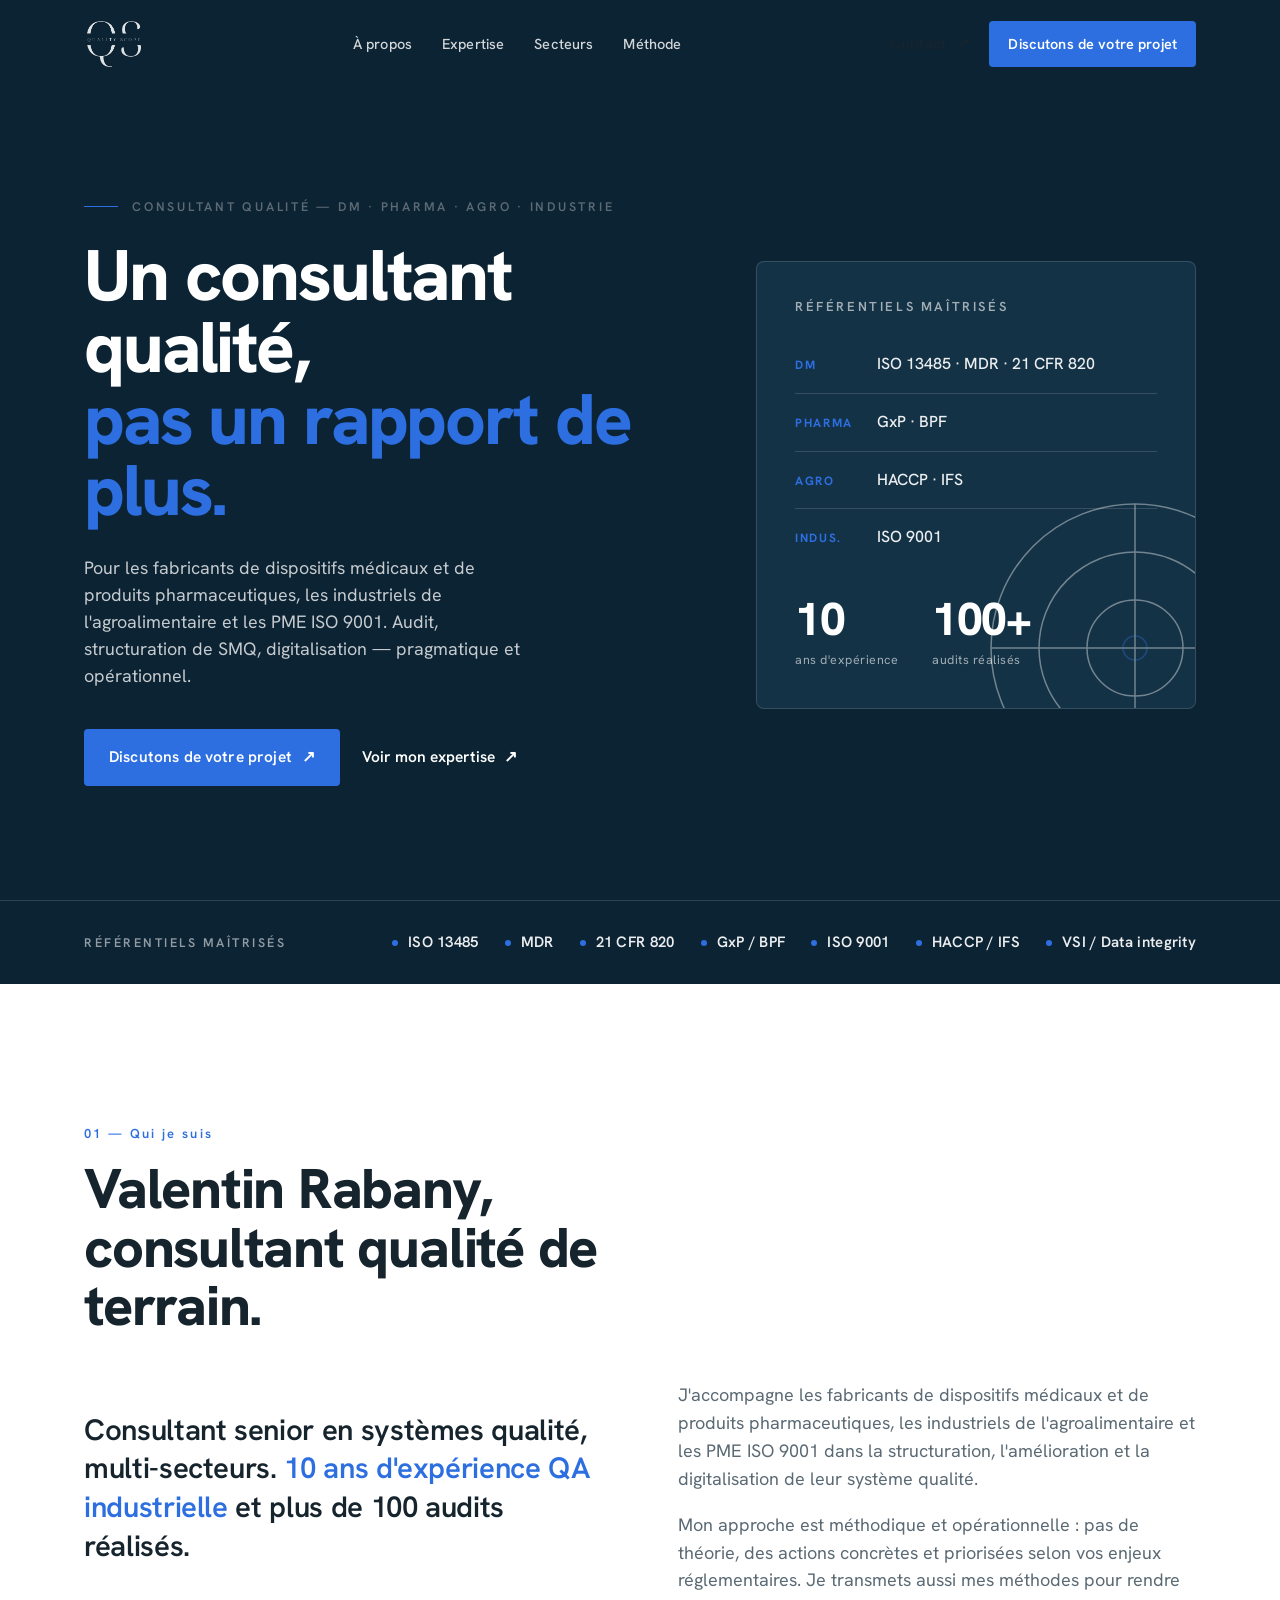
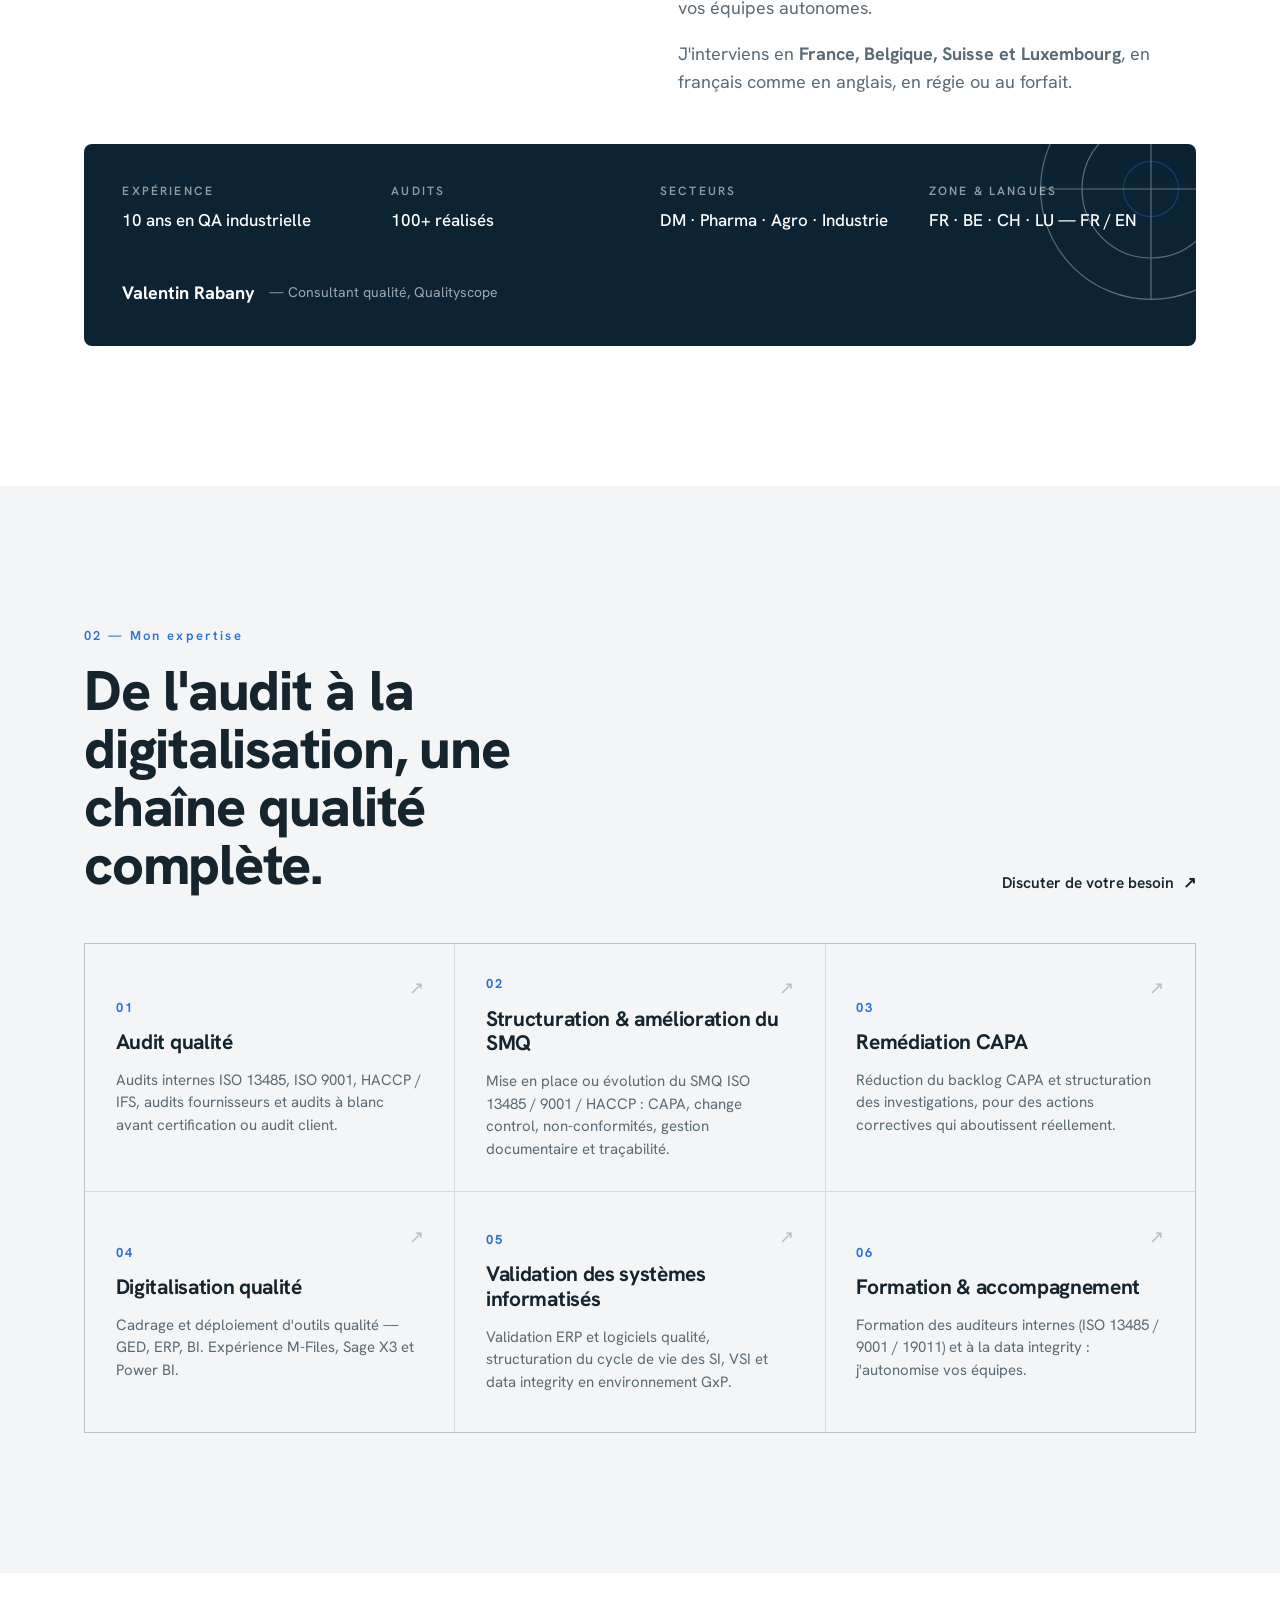
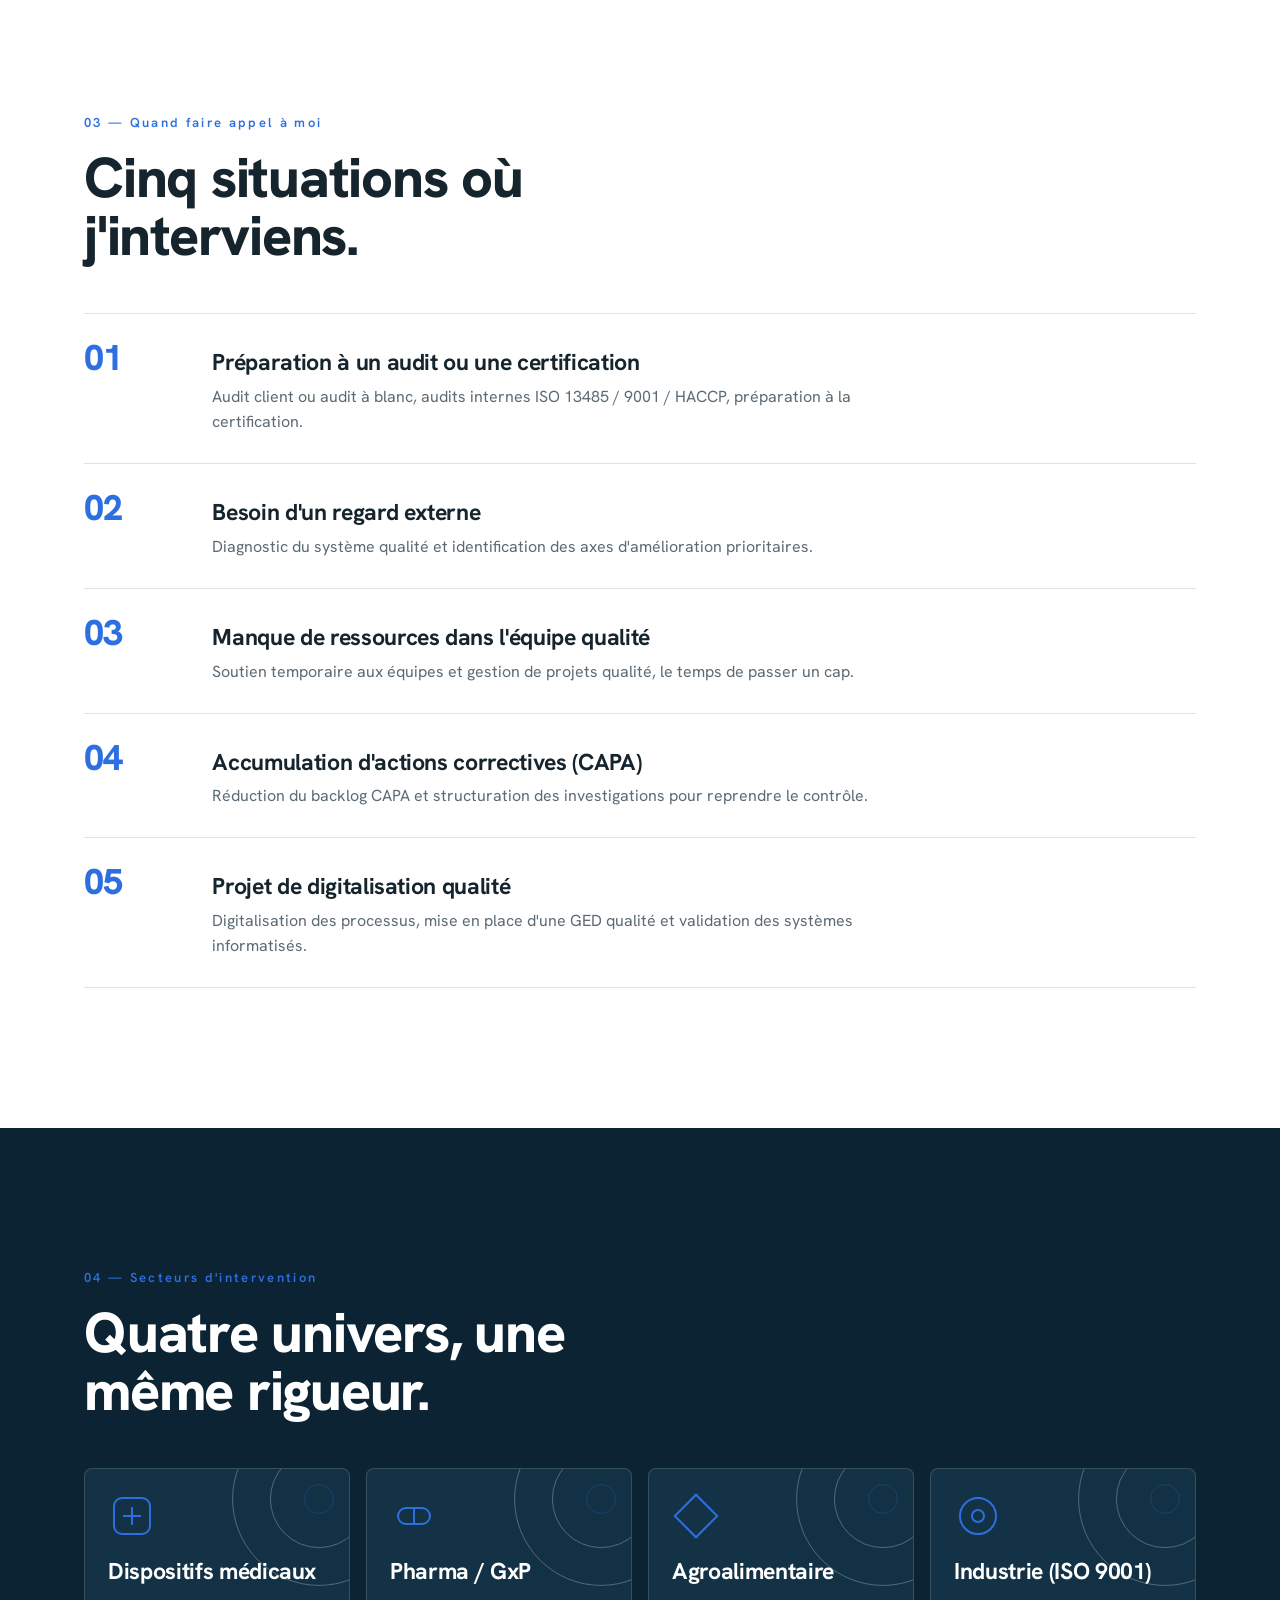
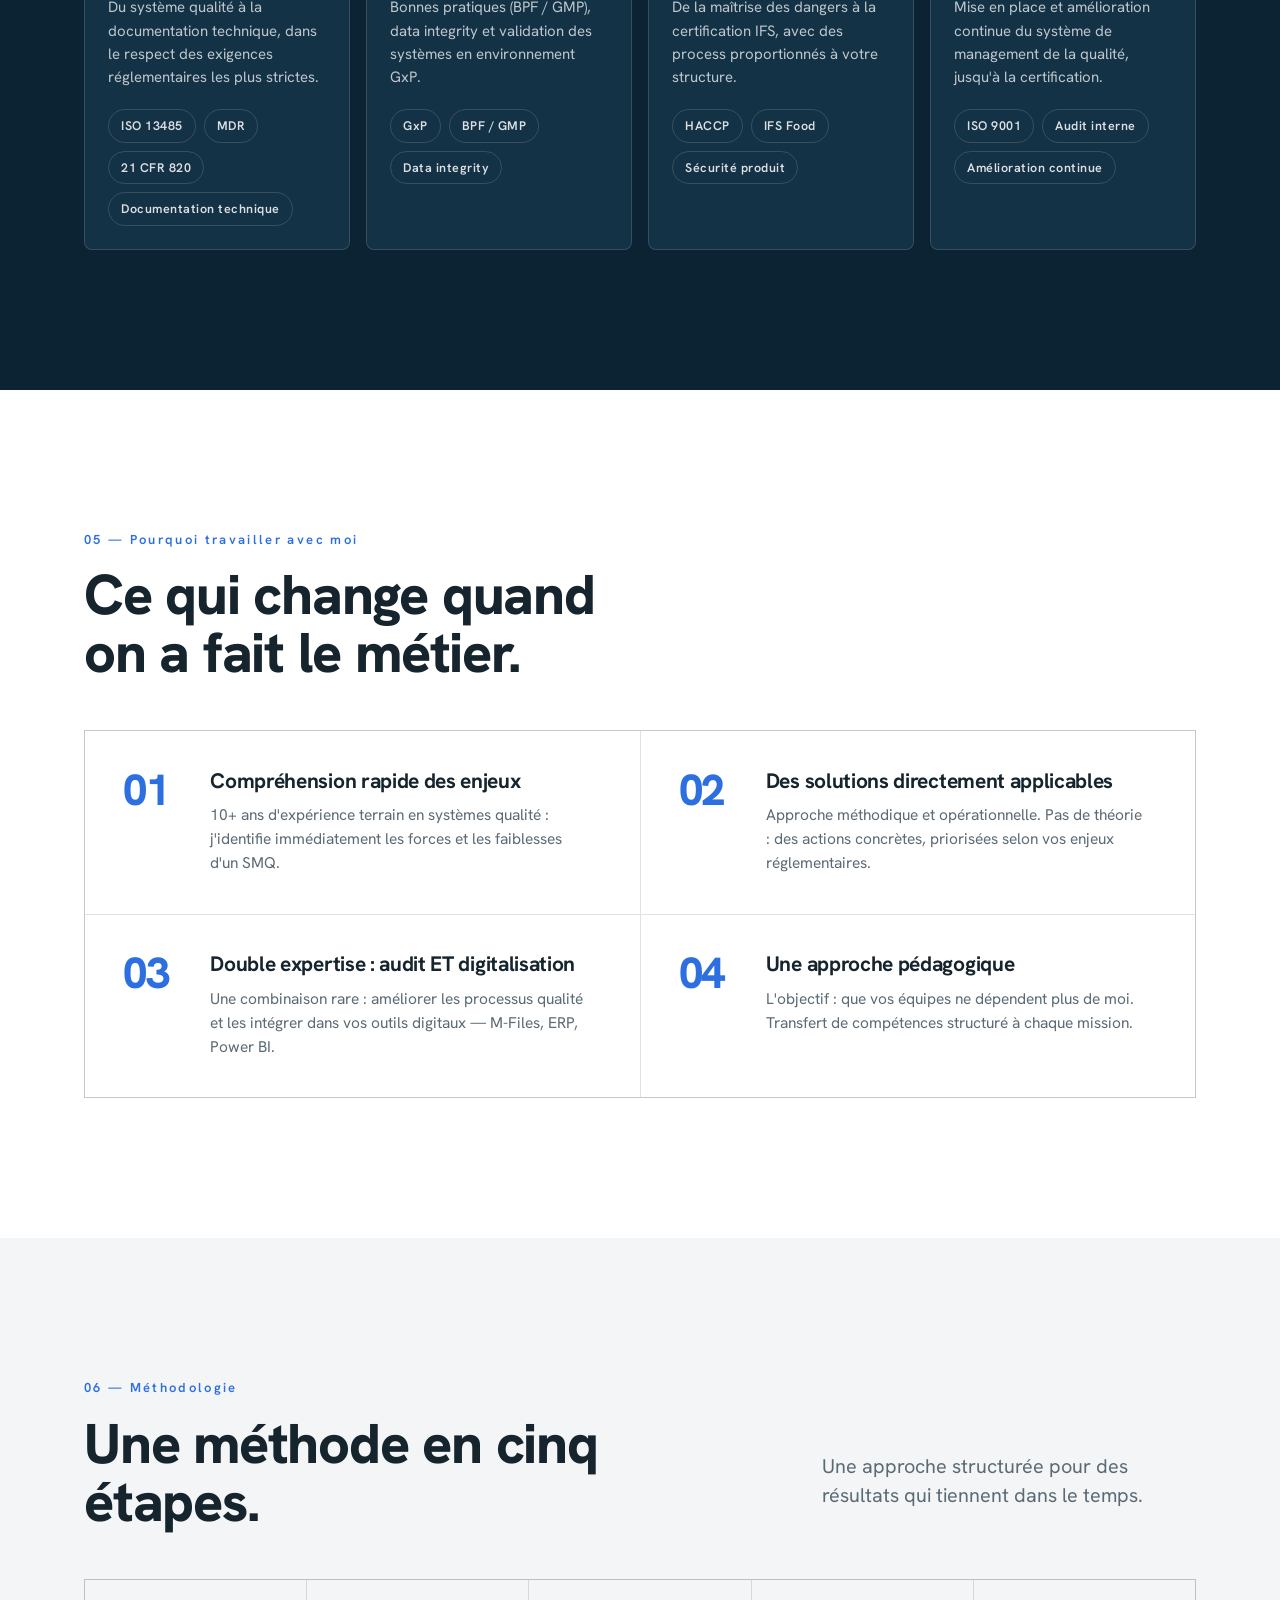
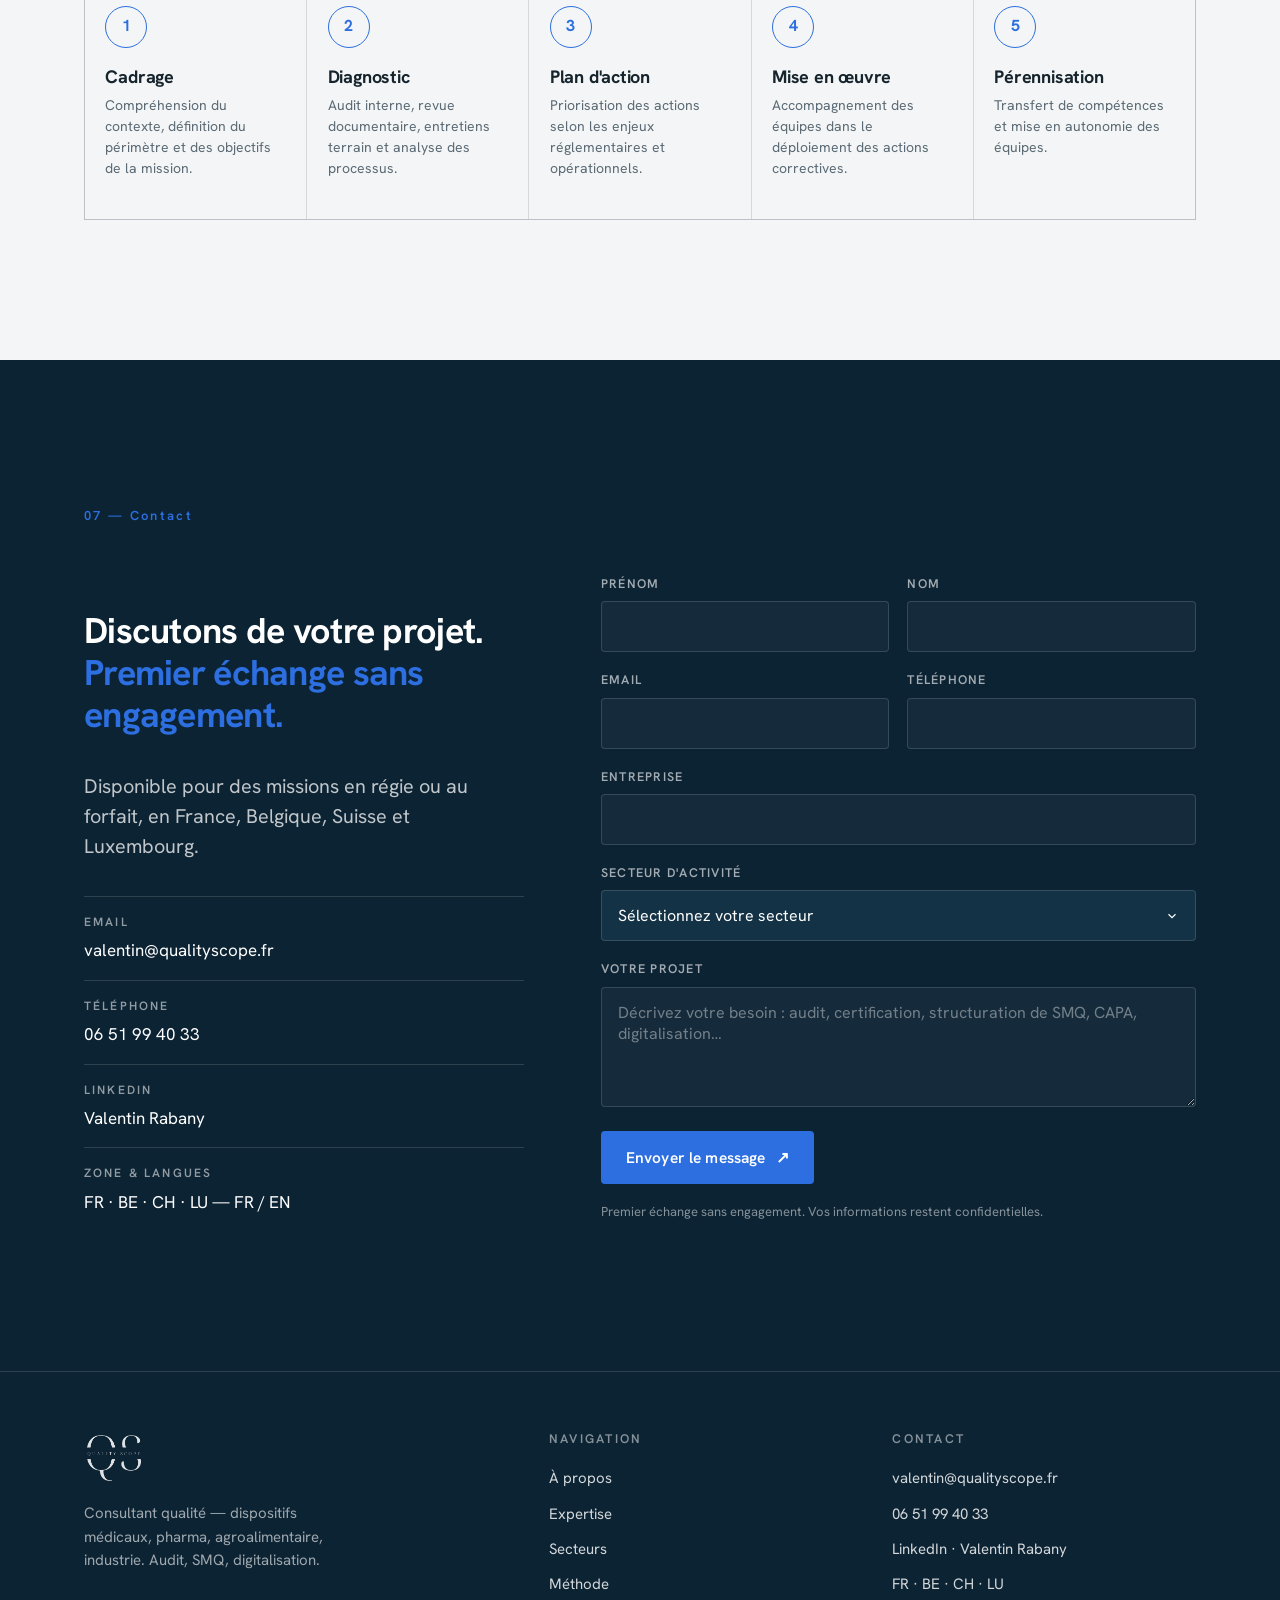
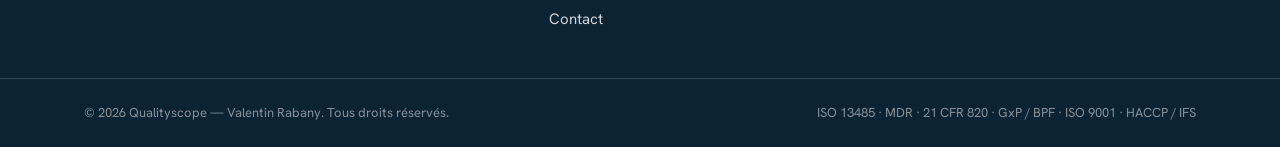
==== commit 1a1a6841: "Mise à jour email : valentin@qualityscope.fr" ====
--- a/index.html
+++ b/index.html
@@ -373,7 +373,7 @@
         <p class="lead" style="margin-top:18px; max-width:42ch">Disponible pour des missions en régie ou au forfait, en France, Belgique, Suisse et Luxembourg.</p>
         <div class="contact__info">
           <ul>
-            <li><div class="ck">Email</div><div class="cv"><a href="mailto:rabany.valentin@hotmail.fr" style="color:#fff">rabany.valentin@hotmail.fr</a></div></li>
+            <li><div class="ck">Email</div><div class="cv"><a href="mailto:valentin@qualityscope.fr" style="color:#fff">valentin@qualityscope.fr</a></div></li>
             <li><div class="ck">Téléphone</div><div class="cv"><a href="tel:+33651994033" style="color:#fff">06 51 99 40 33</a></div></li>
             <li><div class="ck">LinkedIn</div><div class="cv">Valentin Rabany</div></li>
             <li><div class="ck">Zone &amp; langues</div><div class="cv">FR · BE · CH · LU — FR / EN</div></li>
@@ -429,7 +429,7 @@
     </div>
     <div class="footer__col">
       <h4>Contact</h4>
-      <a href="mailto:rabany.valentin@hotmail.fr">rabany.valentin@hotmail.fr</a>
+      <a href="mailto:valentin@qualityscope.fr">valentin@qualityscope.fr</a>
       <a href="tel:+33651994033">06 51 99 40 33</a>
       <a href="https://www.linkedin.com/in/valentin-rabany" target="_blank" rel="noopener">LinkedIn · Valentin Rabany</a>
       <span style="padding:6px 0; color:rgba(255,255,255,.82); font-size:15px; display:block">FR · BE · CH · LU</span>
